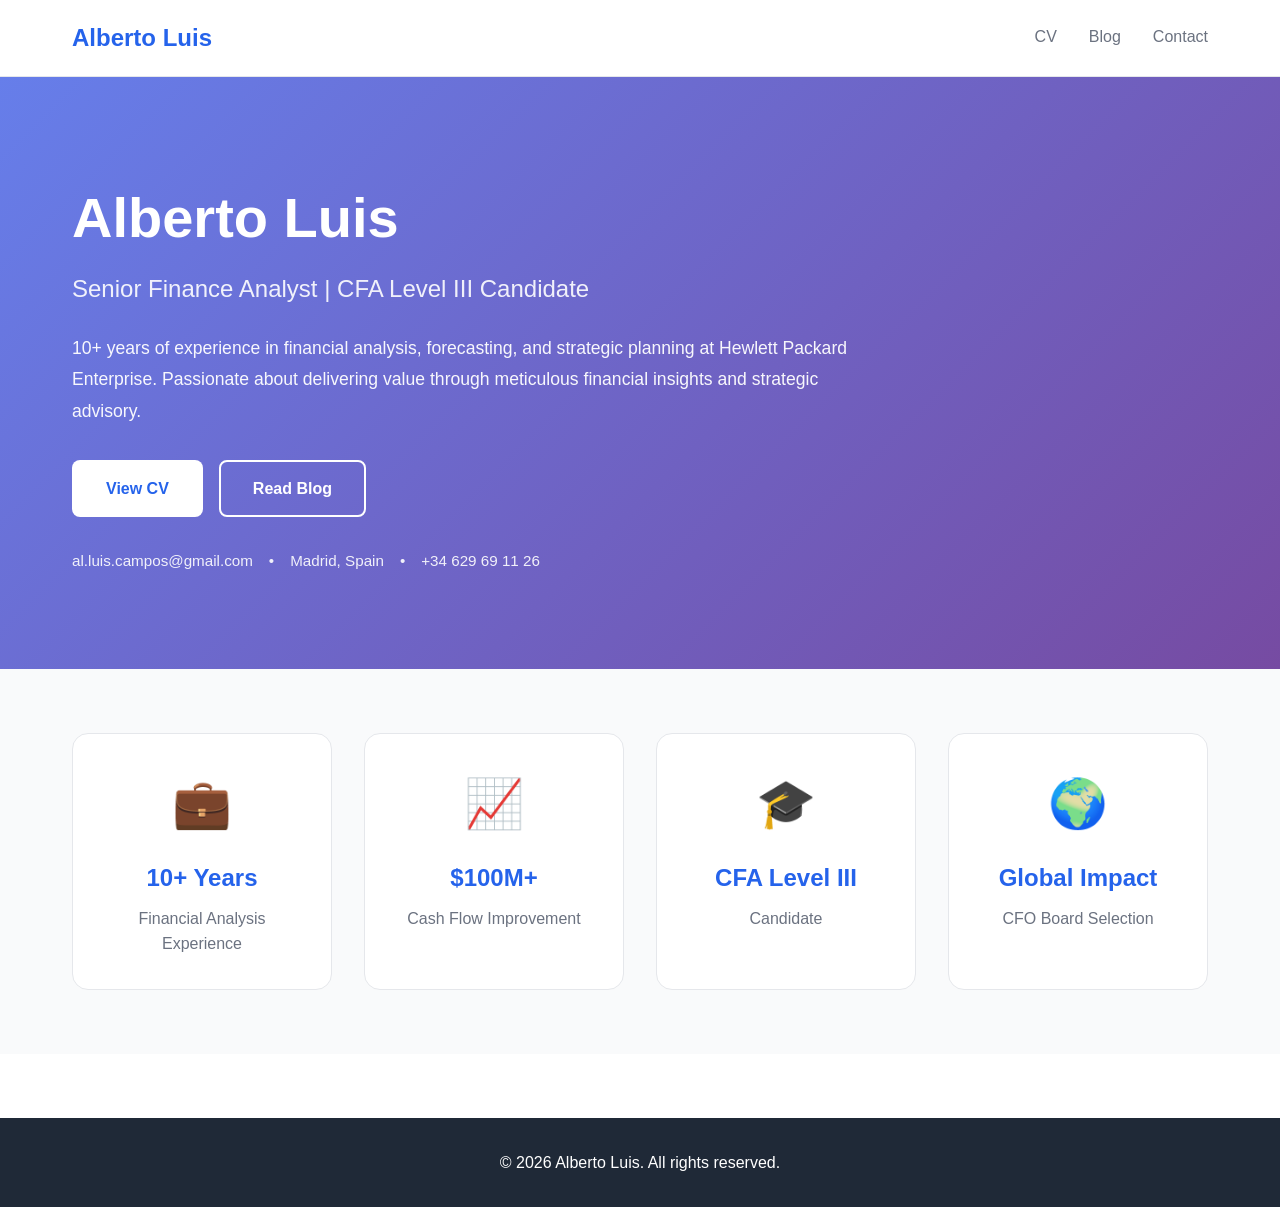
==== index.html @ 5346df1c "Initial commit - Alberto Luis personal website with interactive CV" ====
<!DOCTYPE html>
<html lang="en">
<head>
    <meta charset="UTF-8">
    <meta name="viewport" content="width=device-width, initial-scale=1.0">
    <title>Alberto Luis - Finance Analyst & CFA Candidate</title>
    <link rel="stylesheet" href="styles.css">
</head>
<body>
    <nav class="nav">
        <div class="container">
            <a href="/" class="logo">Alberto Luis</a>
            <div class="nav-links">
                <a href="/cv.html">CV</a>
                <a href="/blog.html">Blog</a>
                <a href="mailto:al.luis.campos@gmail.com">Contact</a>
            </div>
        </div>
    </nav>

    <main class="hero">
        <div class="container">
            <div class="hero-content">
                <h1>Alberto Luis</h1>
                <h2>Senior Finance Analyst | CFA Level III Candidate</h2>
                <p class="intro">
                    10+ years of experience in financial analysis, forecasting, and strategic planning at Hewlett Packard Enterprise. 
                    Passionate about delivering value through meticulous financial insights and strategic advisory.
                </p>
                <div class="cta-buttons">
                    <a href="/cv.html" class="btn btn-primary">View CV</a>
                    <a href="/blog.html" class="btn btn-secondary">Read Blog</a>
                </div>
                <div class="contact-info">
                    <a href="mailto:al.luis.campos@gmail.com">al.luis.campos@gmail.com</a>
                    <span>•</span>
                    <span>Madrid, Spain</span>
                    <span>•</span>
                    <a href="tel:+34629691126">+34 629 69 11 26</a>
                </div>
            </div>
        </div>
    </main>

    <section class="highlights">
        <div class="container">
            <div class="highlight-grid">
                <div class="highlight-card">
                    <div class="highlight-icon">💼</div>
                    <h3>10+ Years</h3>
                    <p>Financial Analysis Experience</p>
                </div>
                <div class="highlight-card">
                    <div class="highlight-icon">📈</div>
                    <h3>$100M+</h3>
                    <p>Cash Flow Improvement</p>
                </div>
                <div class="highlight-card">
                    <div class="highlight-icon">🎓</div>
                    <h3>CFA Level III</h3>
                    <p>Candidate</p>
                </div>
                <div class="highlight-card">
                    <div class="highlight-icon">🌍</div>
                    <h3>Global Impact</h3>
                    <p>CFO Board Selection</p>
                </div>
            </div>
        </div>
    </section>

    <footer class="footer">
        <div class="container">
            <p>&copy; 2026 Alberto Luis. All rights reserved.</p>
        </div>
    </footer>
</body>
</html>
---- styles.css ----
/* Reset & Base Styles */
* {
    margin: 0;
    padding: 0;
    box-sizing: border-box;
}

:root {
    --primary-color: #2563eb;
    --secondary-color: #1e40af;
    --text-dark: #1f2937;
    --text-light: #6b7280;
    --bg-light: #f9fafb;
    --bg-white: #ffffff;
    --border-color: #e5e7eb;
    --success-color: #10b981;
    --transition: all 0.3s ease;
}

body {
    font-family: -apple-system, BlinkMacSystemFont, 'Segoe UI', 'Roboto', 'Oxygen', 'Ubuntu', 'Cantarell', sans-serif;
    line-height: 1.6;
    color: var(--text-dark);
    background-color: var(--bg-white);
}

.container {
    max-width: 1200px;
    margin: 0 auto;
    padding: 0 2rem;
}

a {
    text-decoration: none;
    color: inherit;
    transition: var(--transition);
}

/* Navigation */
.nav {
    background: var(--bg-white);
    border-bottom: 1px solid var(--border-color);
    padding: 1rem 0;
    position: sticky;
    top: 0;
    z-index: 1000;
    backdrop-filter: blur(10px);
    background: rgba(255, 255, 255, 0.95);
}

.nav .container {
    display: flex;
    justify-content: space-between;
    align-items: center;
}

.logo {
    font-size: 1.5rem;
    font-weight: 700;
    color: var(--primary-color);
}

.nav-links {
    display: flex;
    gap: 2rem;
}

.nav-links a {
    color: var(--text-light);
    font-weight: 500;
    padding: 0.5rem 0;
    border-bottom: 2px solid transparent;
}

.nav-links a:hover,
.nav-links a.active {
    color: var(--primary-color);
    border-bottom-color: var(--primary-color);
}

/* Hero Section */
.hero {
    padding: 6rem 0;
    background: linear-gradient(135deg, #667eea 0%, #764ba2 100%);
    color: white;
}

.hero-content {
    max-width: 800px;
}

.hero h1 {
    font-size: 3.5rem;
    font-weight: 700;
    margin-bottom: 0.5rem;
}

.hero h2 {
    font-size: 1.5rem;
    font-weight: 400;
    opacity: 0.9;
    margin-bottom: 1.5rem;
}

.intro {
    font-size: 1.1rem;
    line-height: 1.8;
    opacity: 0.95;
    margin-bottom: 2rem;
}

.cta-buttons {
    display: flex;
    gap: 1rem;
    margin-bottom: 2rem;
}

.btn {
    display: inline-block;
    padding: 0.875rem 2rem;
    border-radius: 0.5rem;
    font-weight: 600;
    transition: var(--transition);
    cursor: pointer;
    border: 2px solid transparent;
}

.btn-primary {
    background: white;
    color: var(--primary-color);
}

.btn-primary:hover {
    transform: translateY(-2px);
    box-shadow: 0 10px 20px rgba(0, 0, 0, 0.1);
}

.btn-secondary {
    background: transparent;
    color: white;
    border-color: white;
}

.btn-secondary:hover {
    background: white;
    color: var(--primary-color);
}

.contact-info {
    display: flex;
    gap: 1rem;
    flex-wrap: wrap;
    font-size: 0.95rem;
    opacity: 0.9;
}

.contact-info a:hover {
    opacity: 0.8;
}

/* Highlights Section */
.highlights {
    padding: 4rem 0;
    background: var(--bg-light);
}

.highlight-grid {
    display: grid;
    grid-template-columns: repeat(auto-fit, minmax(250px, 1fr));
    gap: 2rem;
}

.highlight-card {
    background: white;
    padding: 2rem;
    border-radius: 1rem;
    text-align: center;
    transition: var(--transition);
    border: 1px solid var(--border-color);
}

.highlight-card:hover {
    transform: translateY(-5px);
    box-shadow: 0 10px 30px rgba(0, 0, 0, 0.1);
}

.highlight-icon {
    font-size: 3rem;
    margin-bottom: 1rem;
}

.highlight-card h3 {
    font-size: 1.5rem;
    color: var(--primary-color);
    margin-bottom: 0.5rem;
}

.highlight-card p {
    color: var(--text-light);
}

/* CV Styles */
.cv-container {
    padding: 3rem 0;
    min-height: calc(100vh - 200px);
}

.cv-header {
    text-align: center;
    padding: 3rem 0;
    border-bottom: 2px solid var(--border-color);
    margin-bottom: 3rem;
}

.cv-header h1 {
    font-size: 2.5rem;
    margin-bottom: 0.5rem;
}

.cv-title {
    font-size: 1.3rem;
    color: var(--text-light);
    margin-bottom: 1.5rem;
}

.cv-summary {
    max-width: 800px;
    margin: 0 auto 2rem;
    line-height: 1.8;
    color: var(--text-light);
}

.cv-contact {
    display: flex;
    justify-content: center;
    gap: 2rem;
    flex-wrap: wrap;
    margin-bottom: 2rem;
    color: var(--text-light);
}

.cv-contact a {
    color: var(--primary-color);
}

.cv-contact a:hover {
    text-decoration: underline;
}

.cv-actions {
    margin-top: 1.5rem;
}

.cv-section {
    margin-bottom: 4rem;
}

.cv-section h2 {
    font-size: 2rem;
    margin-bottom: 2rem;
    color: var(--text-dark);
    border-bottom: 3px solid var(--primary-color);
    display: inline-block;
    padding-bottom: 0.5rem;
}

/* Experience Items */
.experience-item {
    background: var(--bg-light);
    padding: 2rem;
    border-radius: 1rem;
    margin-bottom: 2rem;
    border-left: 4px solid var(--primary-color);
}

.exp-header {
    margin-bottom: 2rem;
}

.company-link {
    display: flex;
    align-items: center;
    gap: 1rem;
    color: var(--text-dark);
    font-size: 1.3rem;
    font-weight: 600;
}

.company-link:hover {
    color: var(--primary-color);
}

.company-logo {
    height: 40px;
    width: auto;
}

.company-name {
    font-size: 1.3rem;
    font-weight: 600;
}

.position {
    margin-bottom: 2rem;
    padding-bottom: 2rem;
    border-bottom: 1px solid var(--border-color);
}

.position:last-child {
    border-bottom: none;
    padding-bottom: 0;
    margin-bottom: 0;
}

.position h3 {
    font-size: 1.3rem;
    margin-bottom: 0.5rem;
    color: var(--text-dark);
}

.duration {
    color: var(--text-light);
    font-size: 0.95rem;
    margin-bottom: 1rem;
}

.position ul {
    list-style: none;
    padding-left: 0;
}

.position li {
    position: relative;
    padding-left: 1.5rem;
    margin-bottom: 0.75rem;
    color: var(--text-light);
}

.position li:before {
    content: "→";
    position: absolute;
    left: 0;
    color: var(--primary-color);
    font-weight: bold;
}

/* Education Items */
.education-item {
    background: var(--bg-light);
    padding: 1.5rem;
    border-radius: 1rem;
    margin-bottom: 1.5rem;
    border-left: 4px solid var(--success-color);
}

.institution-link {
    display: flex;
    align-items: center;
    gap: 1rem;
    color: var(--text-dark);
}

.institution-link:hover h3 {
    color: var(--primary-color);
}

.institution-logo {
    height: 50px;
    width: auto;
}

.education-item h3 {
    font-size: 1.2rem;
    margin-bottom: 0.25rem;
    transition: var(--transition);
}

.institution {
    color: var(--text-light);
    font-size: 1rem;
}

/* Skills Section */
.skills-grid {
    display: grid;
    grid-template-columns: repeat(auto-fit, minmax(280px, 1fr));
    gap: 2rem;
}

.skill-category {
    background: var(--bg-light);
    padding: 2rem;
    border-radius: 1rem;
    border-top: 4px solid var(--primary-color);
}

.skill-category h3 {
    font-size: 1.2rem;
    margin-bottom: 1rem;
    color: var(--primary-color);
}

.skill-list {
    list-style: none;
}

.skill-list li {
    padding: 0.5rem 0;
    color: var(--text-light);
    border-bottom: 1px solid var(--border-color);
}

.skill-list li:last-child {
    border-bottom: none;
}

/* Footer */
.footer {
    background: var(--text-dark);
    color: white;
    padding: 2rem 0;
    text-align: center;
    margin-top: 4rem;
}

/* Blog Styles */
.blog-posts {
    max-width: 800px;
    margin: 0 auto;
}

.blog-placeholder {
    text-align: center;
    padding: 4rem 2rem;
    background: var(--bg-light);
    border-radius: 1rem;
}

.blog-placeholder h2 {
    font-size: 2rem;
    margin-bottom: 1rem;
    color: var(--primary-color);
}

.blog-placeholder p {
    color: var(--text-light);
    font-size: 1.1rem;
}

/* Responsive Design */
@media (max-width: 768px) {
    .hero h1 {
        font-size: 2.5rem;
    }

    .hero h2 {
        font-size: 1.2rem;
    }

    .cta-buttons {
        flex-direction: column;
    }

    .nav-links {
        gap: 1rem;
    }

    .container {
        padding: 0 1rem;
    }

    .highlight-grid {
        grid-template-columns: 1fr;
    }

    .cv-header h1 {
        font-size: 2rem;
    }

    .skills-grid {
        grid-template-columns: 1fr;
    }

    .contact-info {
        flex-direction: column;
        gap: 0.5rem;
    }
}

@media (max-width: 480px) {
    .hero {
        padding: 3rem 0;
    }

    .hero h1 {
        font-size: 2rem;
    }
}
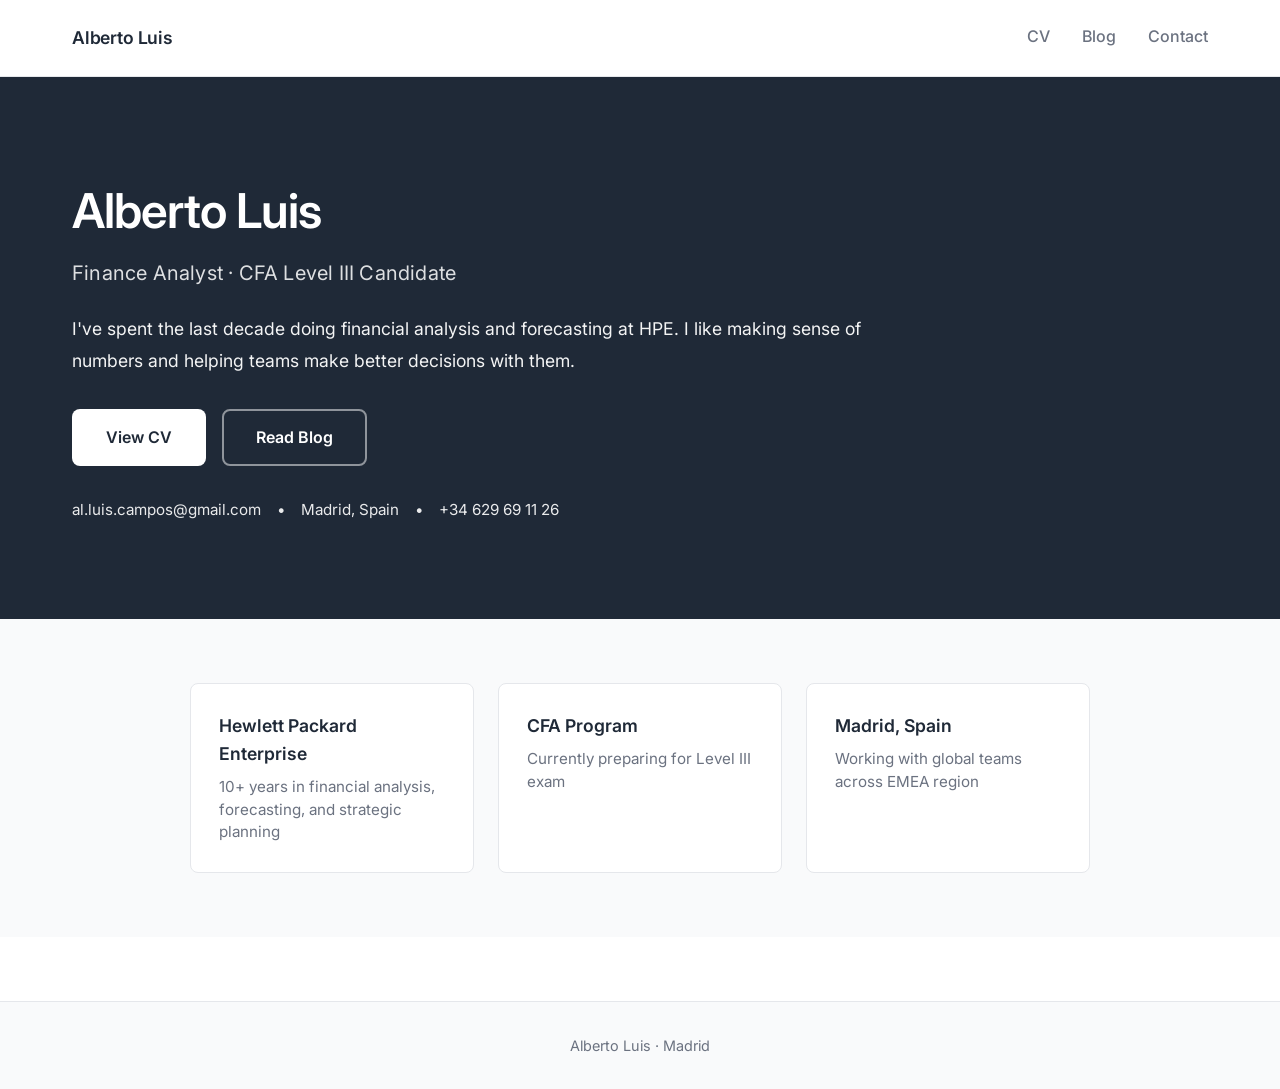
==== commit 629cd466: "Make homepage look less AI-generated: simpler colors, no emojis, more natural copy" ====
--- a/index.html
+++ b/index.html
@@ -9,10 +9,10 @@
 <body>
     <nav class="nav">
         <div class="container">
-            <a href="/" class="logo">Alberto Luis</a>
+            <a href="index.html" class="logo">Alberto Luis</a>
             <div class="nav-links">
-                <a href="/cv.html">CV</a>
-                <a href="/blog.html">Blog</a>
+                <a href="cv.html">CV</a>
+                <a href="blog.html">Blog</a>
                 <a href="mailto:al.luis.campos@gmail.com">Contact</a>
             </div>
         </div>
@@ -22,14 +22,14 @@
         <div class="container">
             <div class="hero-content">
                 <h1>Alberto Luis</h1>
-                <h2>Senior Finance Analyst | CFA Level III Candidate</h2>
+                <h2>Finance Analyst · CFA Level III Candidate</h2>
                 <p class="intro">
-                    10+ years of experience in financial analysis, forecasting, and strategic planning at Hewlett Packard Enterprise. 
-                    Passionate about delivering value through meticulous financial insights and strategic advisory.
+                    I've spent the last decade doing financial analysis and forecasting at HPE. 
+                    I like making sense of numbers and helping teams make better decisions with them.
                 </p>
                 <div class="cta-buttons">
-                    <a href="/cv.html" class="btn btn-primary">View CV</a>
-                    <a href="/blog.html" class="btn btn-secondary">Read Blog</a>
+                    <a href="cv.html" class="btn btn-primary">View CV</a>
+                    <a href="blog.html" class="btn btn-secondary">Read Blog</a>
                 </div>
                 <div class="contact-info">
                     <a href="mailto:al.luis.campos@gmail.com">al.luis.campos@gmail.com</a>
@@ -46,24 +46,16 @@
         <div class="container">
             <div class="highlight-grid">
                 <div class="highlight-card">
-                    <div class="highlight-icon">💼</div>
-                    <h3>10+ Years</h3>
-                    <p>Financial Analysis Experience</p>
+                    <h3>Hewlett Packard Enterprise</h3>
+                    <p>10+ years in financial analysis, forecasting, and strategic planning</p>
                 </div>
                 <div class="highlight-card">
-                    <div class="highlight-icon">📈</div>
-                    <h3>$100M+</h3>
-                    <p>Cash Flow Improvement</p>
+                    <h3>CFA Program</h3>
+                    <p>Currently preparing for Level III exam</p>
                 </div>
                 <div class="highlight-card">
-                    <div class="highlight-icon">🎓</div>
-                    <h3>CFA Level III</h3>
-                    <p>Candidate</p>
-                </div>
-                <div class="highlight-card">
-                    <div class="highlight-icon">🌍</div>
-                    <h3>Global Impact</h3>
-                    <p>CFO Board Selection</p>
+                    <h3>Madrid, Spain</h3>
+                    <p>Working with global teams across EMEA region</p>
                 </div>
             </div>
         </div>
@@ -71,7 +63,7 @@
 
     <footer class="footer">
         <div class="container">
-            <p>&copy; 2026 Alberto Luis. All rights reserved.</p>
+            <p>Alberto Luis · Madrid</p>
         </div>
     </footer>
 </body>
--- a/styles.css
+++ b/styles.css
@@ -1,3 +1,6 @@
+/* Google Fonts Import */
+@import url('https://fonts.googleapis.com/css2?family=Inter:wght@300;400;500;600;700&display=swap');
+
 /* Reset & Base Styles */
 * {
     margin: 0;
@@ -13,12 +16,14 @@
     --bg-light: #f9fafb;
     --bg-white: #ffffff;
     --border-color: #e5e7eb;
-    --success-color: #10b981;
+    --success-color: #2563eb;
     --transition: all 0.3s ease;
+    --font-heading: 'Inter', -apple-system, BlinkMacSystemFont, sans-serif;
+    --font-body: 'Inter', -apple-system, BlinkMacSystemFont, sans-serif;
 }
 
 body {
-    font-family: -apple-system, BlinkMacSystemFont, 'Segoe UI', 'Roboto', 'Oxygen', 'Ubuntu', 'Cantarell', sans-serif;
+    font-family: var(--font-body);
     line-height: 1.6;
     color: var(--text-dark);
     background-color: var(--bg-white);
@@ -55,9 +60,11 @@
 }
 
 .logo {
-    font-size: 1.5rem;
-    font-weight: 700;
-    color: var(--primary-color);
+    font-family: var(--font-heading);
+    font-size: 1.1rem;
+    font-weight: 600;
+    color: var(--text-dark);
+    letter-spacing: -0.01em;
 }
 
 .nav-links {
@@ -74,14 +81,14 @@
 
 .nav-links a:hover,
 .nav-links a.active {
-    color: var(--primary-color);
-    border-bottom-color: var(--primary-color);
+    color: var(--text-dark);
+    border-bottom-color: var(--text-dark);
 }
 
 /* Hero Section */
 .hero {
     padding: 6rem 0;
-    background: linear-gradient(135deg, #667eea 0%, #764ba2 100%);
+    background: #1f2937;
     color: white;
 }
 
@@ -90,16 +97,20 @@
 }
 
 .hero h1 {
-    font-size: 3.5rem;
-    font-weight: 700;
+    font-family: var(--font-heading);
+    font-size: 3rem;
+    font-weight: 600;
     margin-bottom: 0.5rem;
+    letter-spacing: -0.02em;
 }
 
 .hero h2 {
-    font-size: 1.5rem;
+    font-family: var(--font-body);
+    font-size: 1.25rem;
     font-weight: 400;
-    opacity: 0.9;
+    opacity: 0.85;
     margin-bottom: 1.5rem;
+    letter-spacing: 0.01em;
 }
 
 .intro {
@@ -127,23 +138,22 @@
 
 .btn-primary {
     background: white;
-    color: var(--primary-color);
+    color: var(--text-dark);
 }
 
 .btn-primary:hover {
-    transform: translateY(-2px);
-    box-shadow: 0 10px 20px rgba(0, 0, 0, 0.1);
+    background: var(--bg-light);
 }
 
 .btn-secondary {
     background: transparent;
     color: white;
+    border-color: rgba(255, 255, 255, 0.5);
+}
+
+.btn-secondary:hover {
     border-color: white;
-}
-
-.btn-secondary:hover {
-    background: white;
-    color: var(--primary-color);
+    background: rgba(255, 255, 255, 0.1);
 }
 
 .contact-info {
@@ -166,37 +176,38 @@
 
 .highlight-grid {
     display: grid;
-    grid-template-columns: repeat(auto-fit, minmax(250px, 1fr));
-    gap: 2rem;
+    grid-template-columns: repeat(auto-fit, minmax(280px, 1fr));
+    gap: 1.5rem;
+    max-width: 900px;
+    margin: 0 auto;
 }
 
 .highlight-card {
     background: white;
-    padding: 2rem;
-    border-radius: 1rem;
-    text-align: center;
+    padding: 1.75rem;
+    border-radius: 0.5rem;
+    text-align: left;
     transition: var(--transition);
     border: 1px solid var(--border-color);
 }
 
 .highlight-card:hover {
-    transform: translateY(-5px);
-    box-shadow: 0 10px 30px rgba(0, 0, 0, 0.1);
-}
-
-.highlight-icon {
-    font-size: 3rem;
-    margin-bottom: 1rem;
+    border-color: var(--primary-color);
+    box-shadow: 0 4px 12px rgba(0, 0, 0, 0.05);
 }
 
 .highlight-card h3 {
-    font-size: 1.5rem;
-    color: var(--primary-color);
+    font-family: var(--font-heading);
+    font-size: 1.1rem;
+    color: var(--text-dark);
     margin-bottom: 0.5rem;
+    font-weight: 600;
 }
 
 .highlight-card p {
     color: var(--text-light);
+    font-size: 0.95rem;
+    line-height: 1.5;
 }
 
 /* CV Styles */
@@ -207,12 +218,13 @@
 
 .cv-header {
     text-align: center;
-    padding: 3rem 0;
+    padding: 2rem 0 2rem 0;
     border-bottom: 2px solid var(--border-color);
     margin-bottom: 3rem;
 }
 
 .cv-header h1 {
+    font-family: var(--font-heading);
     font-size: 2.5rem;
     margin-bottom: 0.5rem;
 }
@@ -220,23 +232,25 @@
 .cv-title {
     font-size: 1.3rem;
     color: var(--text-light);
+    margin-bottom: 1rem;
+}
+
+.cv-summary {
+    max-width: 650px;
+    margin: 1rem auto 1.5rem;
+    line-height: 1.7;
+    color: var(--text-light);
+    font-size: 1rem;
+}
+
+.cv-contact {
+    display: flex;
+    justify-content: center;
+    gap: 0.5rem;
+    flex-wrap: wrap;
     margin-bottom: 1.5rem;
-}
-
-.cv-summary {
-    max-width: 800px;
-    margin: 0 auto 2rem;
-    line-height: 1.8;
-    color: var(--text-light);
-}
-
-.cv-contact {
-    display: flex;
-    justify-content: center;
-    gap: 2rem;
-    flex-wrap: wrap;
-    margin-bottom: 2rem;
-    color: var(--text-light);
+    color: var(--text-light);
+    font-size: 0.95rem;
 }
 
 .cv-contact a {
@@ -251,11 +265,22 @@
     margin-top: 1.5rem;
 }
 
+.btn-download {
+    font-size: 1.1rem;
+    padding: 1rem 2.5rem;
+    box-shadow: 0 4px 12px rgba(91, 44, 111, 0.3);
+}
+
+.btn-download:hover {
+    box-shadow: 0 6px 20px rgba(91, 44, 111, 0.4);
+}
+
 .cv-section {
     margin-bottom: 4rem;
 }
 
 .cv-section h2 {
+    font-family: var(--font-heading);
     font-size: 2rem;
     margin-bottom: 2rem;
     color: var(--text-dark);
@@ -313,6 +338,7 @@
 }
 
 .position h3 {
+    font-family: var(--font-heading);
     font-size: 1.3rem;
     margin-bottom: 0.5rem;
     color: var(--text-dark);
@@ -356,7 +382,7 @@
 .institution-link {
     display: flex;
     align-items: center;
-    gap: 1rem;
+    gap: 1.5rem;
     color: var(--text-dark);
 }
 
@@ -369,7 +395,28 @@
     width: auto;
 }
 
+.edu-icon {
+    font-size: 3rem;
+    min-width: 60px;
+    text-align: center;
+}
+
+.edu-badge {
+    margin-top: 0.5rem;
+}
+
+.badge {
+    display: inline-block;
+    background: var(--primary-color);
+    color: white;
+    padding: 0.25rem 0.75rem;
+    border-radius: 1rem;
+    font-size: 0.85rem;
+    font-weight: 500;
+}
+
 .education-item h3 {
+    font-family: var(--font-heading);
     font-size: 1.2rem;
     margin-bottom: 0.25rem;
     transition: var(--transition);
@@ -394,12 +441,21 @@
     border-top: 4px solid var(--primary-color);
 }
 
+.skill-category:nth-child(even) {
+    border-top-color: var(--secondary-color);
+}
+
 .skill-category h3 {
+    font-family: var(--font-heading);
     font-size: 1.2rem;
     margin-bottom: 1rem;
     color: var(--primary-color);
 }
 
+.skill-category:nth-child(even) h3 {
+    color: var(--secondary-color);
+}
+
 .skill-list {
     list-style: none;
 }
@@ -416,11 +472,13 @@
 
 /* Footer */
 .footer {
-    background: var(--text-dark);
-    color: white;
+    background: var(--bg-light);
+    color: var(--text-light);
     padding: 2rem 0;
     text-align: center;
     margin-top: 4rem;
+    border-top: 1px solid var(--border-color);
+    font-size: 0.9rem;
 }
 
 /* Blog Styles */
@@ -429,17 +487,42 @@
     margin: 0 auto;
 }
 
+.blog-header {
+    position: relative;
+}
+
+.blog-logo {
+    max-width: 300px;
+    height: auto;
+    margin: 0 auto 1.5rem;
+    display: block;
+}
+
+.purple-text {
+    color: var(--primary-color);
+}
+
+.gold-text {
+    color: var(--secondary-color);
+}
+
 .blog-placeholder {
     text-align: center;
     padding: 4rem 2rem;
     background: var(--bg-light);
     border-radius: 1rem;
+    border: 3px solid transparent;
+    border-image: linear-gradient(135deg, var(--primary-color), var(--secondary-color)) 1;
 }
 
 .blog-placeholder h2 {
+    font-family: var(--font-heading);
     font-size: 2rem;
     margin-bottom: 1rem;
-    color: var(--primary-color);
+    background: linear-gradient(135deg, var(--primary-color), var(--secondary-color));
+    -webkit-background-clip: text;
+    -webkit-text-fill-color: transparent;
+    background-clip: text;
 }
 
 .blog-placeholder p {
@@ -496,3 +579,278 @@
         font-size: 2rem;
     }
 }
+
+/* Subscribe Page Styles */
+.subscribe-container {
+    max-width: 600px;
+    margin: 3rem auto;
+    text-align: center;
+}
+
+.blog-logo-large {
+    max-width: 350px;
+    height: auto;
+    margin: 0 auto 2rem;
+    display: block;
+}
+
+.subscribe-tagline {
+    font-size: 1.2rem;
+    color: var(--text-light);
+    margin-bottom: 3rem;
+    line-height: 1.6;
+}
+
+.subscribe-form {
+    background: var(--bg-light);
+    padding: 3rem;
+    border-radius: 1rem;
+    border: 2px solid var(--border-color);
+    margin-bottom: 1.5rem;
+}
+
+.form-group {
+    margin-bottom: 1.5rem;
+    text-align: left;
+}
+
+.form-group label {
+    display: block;
+    margin-bottom: 0.5rem;
+    font-weight: 600;
+    color: var(--text-dark);
+}
+
+.form-group input {
+    width: 100%;
+    padding: 0.875rem;
+    border: 2px solid var(--border-color);
+    border-radius: 0.5rem;
+    font-size: 1rem;
+    transition: var(--transition);
+}
+
+.form-group input:focus {
+    outline: none;
+    border-color: var(--primary-color);
+    box-shadow: 0 0 0 3px rgba(91, 44, 111, 0.1);
+}
+
+.subscribe-form .btn {
+    width: 100%;
+    margin-top: 1rem;
+    font-size: 1.1rem;
+}
+
+.privacy-note {
+    color: var(--text-light);
+    font-size: 0.9rem;
+    font-style: italic;
+}
+
+/* Blog Post Card */
+.blog-post-card {
+    background: var(--bg-light);
+    padding: 2.5rem;
+    border-radius: 1rem;
+    margin-bottom: 2rem;
+    border-left: 4px solid var(--primary-color);
+    transition: var(--transition);
+}
+
+.blog-post-card:hover {
+    transform: translateY(-3px);
+    box-shadow: 0 10px 30px rgba(0, 0, 0, 0.1);
+}
+
+.post-date {
+    color: var(--text-light);
+    font-size: 0.9rem;
+    margin-bottom: 0.5rem;
+}
+
+.blog-post-card h2 {
+    font-family: var(--font-heading);
+    font-size: 1.8rem;
+    margin-bottom: 1rem;
+    color: var(--text-dark);
+}
+
+.blog-post-card h2 a {
+    color: var(--text-dark);
+}
+
+.blog-post-card h2 a:hover {
+    color: var(--primary-color);
+}
+
+.post-excerpt {
+    color: var(--text-light);
+    line-height: 1.8;
+    margin-bottom: 1.5rem;
+}
+
+.post-tags {
+    display: flex;
+    gap: 0.5rem;
+    margin-bottom: 1rem;
+    flex-wrap: wrap;
+}
+
+.tag {
+    background: var(--primary-color);
+    color: white;
+    padding: 0.25rem 0.75rem;
+    border-radius: 1rem;
+    font-size: 0.85rem;
+}
+
+.read-more {
+    color: var(--primary-color);
+    font-weight: 600;
+    transition: var(--transition);
+}
+
+.read-more:hover {
+    color: var(--secondary-color);
+}
+
+.welcome-message {
+    background: linear-gradient(135deg, var(--primary-color), var(--secondary-color));
+    color: white;
+    padding: 1.5rem;
+    border-radius: 1rem;
+    margin-bottom: 2rem;
+    text-align: center;
+}
+
+.welcome-message p {
+    margin: 0;
+    font-size: 1.1rem;
+}
+
+/* Blog Post Page Styles */
+.blog-post {
+    max-width: 750px;
+    margin: 0 auto;
+}
+
+.post-blog-header {
+    text-align: center;
+    margin-bottom: 2rem;
+    padding-bottom: 2rem;
+    border-bottom: 3px solid var(--border-color);
+}
+
+.blog-logo-post {
+    max-width: 250px;
+    height: auto;
+    margin: 0 auto;
+    display: block;
+}
+
+.post-header {
+    display: flex;
+    justify-content: space-between;
+    align-items: center;
+    margin-bottom: 2rem;
+    padding-bottom: 1rem;
+    border-bottom: 2px solid var(--border-color);
+}
+
+.back-link {
+    color: var(--primary-color);
+    font-weight: 600;
+    transition: var(--transition);
+}
+
+.back-link:hover {
+    color: var(--secondary-color);
+}
+
+.lang-toggle {
+    background: var(--bg-light);
+    border: 2px solid var(--border-color);
+    padding: 0.5rem 1rem;
+    border-radius: 2rem;
+    cursor: pointer;
+    font-weight: 600;
+    transition: var(--transition);
+    display: flex;
+    align-items: center;
+    gap: 0.5rem;
+}
+
+.lang-toggle:hover {
+    border-color: var(--primary-color);
+}
+
+.lang-option {
+    color: var(--text-light);
+    transition: var(--transition);
+    padding: 0.25rem 0.5rem;
+    border-radius: 0.5rem;
+}
+
+.lang-option.active {
+    color: var(--primary-color);
+    background: white;
+    font-weight: 700;
+}
+
+.lang-separator {
+    color: var(--border-color);
+}
+
+.post-title {
+    font-family: var(--font-heading);
+    font-size: 2.5rem;
+    line-height: 1.2;
+    margin-bottom: 1rem;
+    color: var(--text-dark);
+}
+
+.post-meta {
+    color: var(--text-light);
+    margin-bottom: 2rem;
+    padding-bottom: 2rem;
+    border-bottom: 1px solid var(--border-color);
+}
+
+.post-content {
+    font-family: var(--font-body);
+    font-size: 1.1rem;
+    line-height: 1.9;
+    color: var(--text-dark);
+    font-weight: 400;
+}
+
+.post-content p {
+    margin-bottom: 1.5rem;
+}
+
+.post-content em {
+    font-style: italic;
+    color: var(--primary-color);
+    font-weight: 600;
+}
+
+@media (max-width: 768px) {
+    .subscribe-form {
+        padding: 2rem;
+    }
+    
+    .post-header {
+        flex-direction: column;
+        align-items: flex-start;
+        gap: 1rem;
+    }
+    
+    .post-title {
+        font-size: 2rem;
+    }
+    
+    .post-content {
+        font-size: 1rem;
+    }
+}
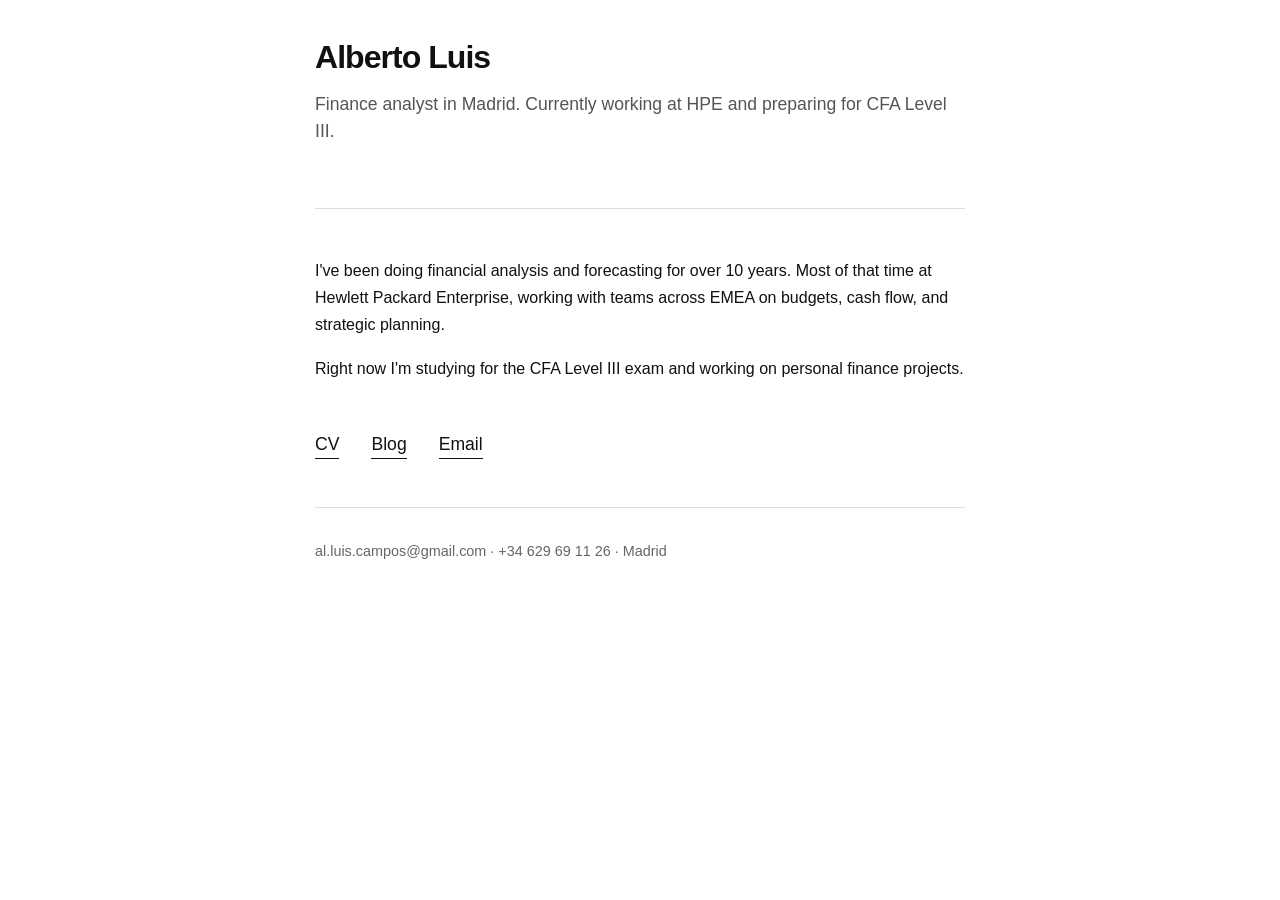
==== commit 33f46452: "Radical redesign: brutalist/minimal style, no SaaS template vibes" ====
--- a/index.html
+++ b/index.html
@@ -3,68 +3,32 @@
 <head>
     <meta charset="UTF-8">
     <meta name="viewport" content="width=device-width, initial-scale=1.0">
-    <title>Alberto Luis - Finance Analyst & CFA Candidate</title>
+    <title>Alberto Luis</title>
     <link rel="stylesheet" href="styles.css">
 </head>
 <body>
-    <nav class="nav">
-        <div class="container">
-            <a href="index.html" class="logo">Alberto Luis</a>
-            <div class="nav-links">
+    <div class="wrapper">
+        <header>
+            <h1>Alberto Luis</h1>
+            <p class="subtitle">Finance analyst in Madrid. Currently working at HPE and preparing for CFA Level III.</p>
+        </header>
+
+        <main>
+            <section class="about">
+                <p>I've been doing financial analysis and forecasting for over 10 years. Most of that time at Hewlett Packard Enterprise, working with teams across EMEA on budgets, cash flow, and strategic planning.</p>
+                <p>Right now I'm studying for the CFA Level III exam and working on personal finance projects.</p>
+            </section>
+
+            <section class="links">
                 <a href="cv.html">CV</a>
                 <a href="blog.html">Blog</a>
-                <a href="mailto:al.luis.campos@gmail.com">Contact</a>
-            </div>
-        </div>
-    </nav>
+                <a href="mailto:al.luis.campos@gmail.com">Email</a>
+            </section>
+        </main>
 
-    <main class="hero">
-        <div class="container">
-            <div class="hero-content">
-                <h1>Alberto Luis</h1>
-                <h2>Finance Analyst · CFA Level III Candidate</h2>
-                <p class="intro">
-                    I've spent the last decade doing financial analysis and forecasting at HPE. 
-                    I like making sense of numbers and helping teams make better decisions with them.
-                </p>
-                <div class="cta-buttons">
-                    <a href="cv.html" class="btn btn-primary">View CV</a>
-                    <a href="blog.html" class="btn btn-secondary">Read Blog</a>
-                </div>
-                <div class="contact-info">
-                    <a href="mailto:al.luis.campos@gmail.com">al.luis.campos@gmail.com</a>
-                    <span>•</span>
-                    <span>Madrid, Spain</span>
-                    <span>•</span>
-                    <a href="tel:+34629691126">+34 629 69 11 26</a>
-                </div>
-            </div>
-        </div>
-    </main>
-
-    <section class="highlights">
-        <div class="container">
-            <div class="highlight-grid">
-                <div class="highlight-card">
-                    <h3>Hewlett Packard Enterprise</h3>
-                    <p>10+ years in financial analysis, forecasting, and strategic planning</p>
-                </div>
-                <div class="highlight-card">
-                    <h3>CFA Program</h3>
-                    <p>Currently preparing for Level III exam</p>
-                </div>
-                <div class="highlight-card">
-                    <h3>Madrid, Spain</h3>
-                    <p>Working with global teams across EMEA region</p>
-                </div>
-            </div>
-        </div>
-    </section>
-
-    <footer class="footer">
-        <div class="container">
-            <p>Alberto Luis · Madrid</p>
-        </div>
-    </footer>
+        <footer>
+            <p>al.luis.campos@gmail.com · +34 629 69 11 26 · Madrid</p>
+        </footer>
+    </div>
 </body>
 </html>
--- a/styles.css
+++ b/styles.css
@@ -1,352 +1,198 @@
-/* Google Fonts Import */
-@import url('https://fonts.googleapis.com/css2?family=Inter:wght@300;400;500;600;700&display=swap');
-
-/* Reset & Base Styles */
+/* Reset */
 * {
     margin: 0;
     padding: 0;
     box-sizing: border-box;
 }
 
-:root {
-    --primary-color: #2563eb;
-    --secondary-color: #1e40af;
-    --text-dark: #1f2937;
-    --text-light: #6b7280;
-    --bg-light: #f9fafb;
-    --bg-white: #ffffff;
-    --border-color: #e5e7eb;
-    --success-color: #2563eb;
-    --transition: all 0.3s ease;
-    --font-heading: 'Inter', -apple-system, BlinkMacSystemFont, sans-serif;
-    --font-body: 'Inter', -apple-system, BlinkMacSystemFont, sans-serif;
-}
-
+/* Base */
 body {
-    font-family: var(--font-body);
+    font-family: -apple-system, BlinkMacSystemFont, "Segoe UI", Helvetica, Arial, sans-serif;
     line-height: 1.6;
-    color: var(--text-dark);
-    background-color: var(--bg-white);
-}
-
-.container {
-    max-width: 1200px;
+    color: #111;
+    background: #fff;
+    padding: 2rem 1rem;
+}
+
+.wrapper {
+    max-width: 650px;
     margin: 0 auto;
-    padding: 0 2rem;
+}
+
+/* Typography */
+h1 {
+    font-size: 2rem;
+    font-weight: 700;
+    margin-bottom: 0.5rem;
+    letter-spacing: -0.03em;
+}
+
+.subtitle {
+    font-size: 1.1rem;
+    color: #555;
+    margin-bottom: 2rem;
+    line-height: 1.5;
+}
+
+p {
+    margin-bottom: 1rem;
 }
 
 a {
+    color: #111;
     text-decoration: none;
-    color: inherit;
-    transition: var(--transition);
-}
-
-/* Navigation */
-.nav {
-    background: var(--bg-white);
-    border-bottom: 1px solid var(--border-color);
-    padding: 1rem 0;
-    position: sticky;
-    top: 0;
-    z-index: 1000;
-    backdrop-filter: blur(10px);
-    background: rgba(255, 255, 255, 0.95);
-}
-
-.nav .container {
-    display: flex;
-    justify-content: space-between;
-    align-items: center;
-}
-
-.logo {
-    font-family: var(--font-heading);
-    font-size: 1.1rem;
-    font-weight: 600;
-    color: var(--text-dark);
-    letter-spacing: -0.01em;
-}
-
-.nav-links {
+    border-bottom: 1px solid #111;
+}
+
+a:hover {
+    opacity: 0.6;
+}
+
+/* Sections */
+header {
+    margin-bottom: 3rem;
+    padding-bottom: 2rem;
+    border-bottom: 1px solid #ddd;
+}
+
+.about {
+    margin-bottom: 3rem;
+}
+
+.about p {
+    font-size: 1rem;
+    line-height: 1.7;
+    margin-bottom: 1rem;
+}
+
+.links {
     display: flex;
     gap: 2rem;
-}
-
-.nav-links a {
-    color: var(--text-light);
-    font-weight: 500;
-    padding: 0.5rem 0;
-    border-bottom: 2px solid transparent;
-}
-
-.nav-links a:hover,
-.nav-links a.active {
-    color: var(--text-dark);
-    border-bottom-color: var(--text-dark);
-}
-
-/* Hero Section */
-.hero {
-    padding: 6rem 0;
-    background: #1f2937;
-    color: white;
-}
-
-.hero-content {
-    max-width: 800px;
-}
-
-.hero h1 {
-    font-family: var(--font-heading);
-    font-size: 3rem;
-    font-weight: 600;
-    margin-bottom: 0.5rem;
-    letter-spacing: -0.02em;
-}
-
-.hero h2 {
-    font-family: var(--font-body);
-    font-size: 1.25rem;
-    font-weight: 400;
-    opacity: 0.85;
-    margin-bottom: 1.5rem;
-    letter-spacing: 0.01em;
-}
-
-.intro {
+    margin-bottom: 3rem;
     font-size: 1.1rem;
-    line-height: 1.8;
-    opacity: 0.95;
-    margin-bottom: 2rem;
-}
-
-.cta-buttons {
-    display: flex;
-    gap: 1rem;
-    margin-bottom: 2rem;
-}
-
-.btn {
-    display: inline-block;
-    padding: 0.875rem 2rem;
-    border-radius: 0.5rem;
-    font-weight: 600;
-    transition: var(--transition);
-    cursor: pointer;
-    border: 2px solid transparent;
-}
-
-.btn-primary {
-    background: white;
-    color: var(--text-dark);
-}
-
-.btn-primary:hover {
-    background: var(--bg-light);
-}
-
-.btn-secondary {
-    background: transparent;
-    color: white;
-    border-color: rgba(255, 255, 255, 0.5);
-}
-
-.btn-secondary:hover {
-    border-color: white;
-    background: rgba(255, 255, 255, 0.1);
-}
-
-.contact-info {
-    display: flex;
-    gap: 1rem;
-    flex-wrap: wrap;
-    font-size: 0.95rem;
-    opacity: 0.9;
-}
-
-.contact-info a:hover {
-    opacity: 0.8;
-}
-
-/* Highlights Section */
-.highlights {
-    padding: 4rem 0;
-    background: var(--bg-light);
-}
-
-.highlight-grid {
-    display: grid;
-    grid-template-columns: repeat(auto-fit, minmax(280px, 1fr));
-    gap: 1.5rem;
-    max-width: 900px;
-    margin: 0 auto;
-}
-
-.highlight-card {
-    background: white;
-    padding: 1.75rem;
-    border-radius: 0.5rem;
-    text-align: left;
-    transition: var(--transition);
-    border: 1px solid var(--border-color);
-}
-
-.highlight-card:hover {
-    border-color: var(--primary-color);
-    box-shadow: 0 4px 12px rgba(0, 0, 0, 0.05);
-}
-
-.highlight-card h3 {
-    font-family: var(--font-heading);
-    font-size: 1.1rem;
-    color: var(--text-dark);
-    margin-bottom: 0.5rem;
-    font-weight: 600;
-}
-
-.highlight-card p {
-    color: var(--text-light);
-    font-size: 0.95rem;
-    line-height: 1.5;
-}
-
-/* CV Styles */
+}
+
+footer {
+    padding-top: 2rem;
+    border-top: 1px solid #ddd;
+    color: #666;
+    font-size: 0.9rem;
+}
+
+footer a {
+    color: inherit;
+    border-bottom-color: #999;
+}
+
+/* Responsive */
+@media (max-width: 600px) {
+    body {
+        padding: 1.5rem 1rem;
+    }
+    
+    h1 {
+        font-size: 1.75rem;
+    }
+    
+    .subtitle {
+        font-size: 1rem;
+    }
+    
+    .links {
+        flex-direction: column;
+        gap: 1rem;
+    }
+}
+
+/* CV Styles - keeping essential ones only */
 .cv-container {
     padding: 3rem 0;
-    min-height: calc(100vh - 200px);
 }
 
 .cv-header {
     text-align: center;
-    padding: 2rem 0 2rem 0;
-    border-bottom: 2px solid var(--border-color);
-    margin-bottom: 3rem;
+    margin-bottom: 3rem;
+    padding-bottom: 2rem;
+    border-bottom: 1px solid #ddd;
 }
 
 .cv-header h1 {
-    font-family: var(--font-heading);
-    font-size: 2.5rem;
+    font-size: 2rem;
     margin-bottom: 0.5rem;
 }
 
 .cv-title {
-    font-size: 1.3rem;
-    color: var(--text-light);
+    font-size: 1.1rem;
+    color: #666;
     margin-bottom: 1rem;
 }
 
 .cv-summary {
     max-width: 650px;
-    margin: 1rem auto 1.5rem;
+    margin: 1rem auto;
     line-height: 1.7;
-    color: var(--text-light);
-    font-size: 1rem;
+    color: #555;
 }
 
 .cv-contact {
     display: flex;
     justify-content: center;
-    gap: 0.5rem;
+    gap: 1rem;
     flex-wrap: wrap;
-    margin-bottom: 1.5rem;
-    color: var(--text-light);
-    font-size: 0.95rem;
-}
-
-.cv-contact a {
-    color: var(--primary-color);
-}
-
-.cv-contact a:hover {
-    text-decoration: underline;
+    margin: 1.5rem 0;
+    color: #666;
+    font-size: 0.9rem;
 }
 
 .cv-actions {
     margin-top: 1.5rem;
 }
 
-.btn-download {
-    font-size: 1.1rem;
-    padding: 1rem 2.5rem;
-    box-shadow: 0 4px 12px rgba(91, 44, 111, 0.3);
-}
-
-.btn-download:hover {
-    box-shadow: 0 6px 20px rgba(91, 44, 111, 0.4);
+.btn {
+    display: inline-block;
+    padding: 0.75rem 1.5rem;
+    background: #111;
+    color: #fff;
+    border: none;
+    border-radius: 4px;
+    cursor: pointer;
+}
+
+.btn:hover {
+    background: #333;
+    opacity: 1;
 }
 
 .cv-section {
-    margin-bottom: 4rem;
+    margin-bottom: 3rem;
 }
 
 .cv-section h2 {
-    font-family: var(--font-heading);
-    font-size: 2rem;
-    margin-bottom: 2rem;
-    color: var(--text-dark);
-    border-bottom: 3px solid var(--primary-color);
-    display: inline-block;
+    font-size: 1.5rem;
+    margin-bottom: 1.5rem;
     padding-bottom: 0.5rem;
-}
-
-/* Experience Items */
-.experience-item {
-    background: var(--bg-light);
-    padding: 2rem;
-    border-radius: 1rem;
-    margin-bottom: 2rem;
-    border-left: 4px solid var(--primary-color);
-}
-
-.exp-header {
-    margin-bottom: 2rem;
-}
-
-.company-link {
-    display: flex;
-    align-items: center;
-    gap: 1rem;
-    color: var(--text-dark);
-    font-size: 1.3rem;
-    font-weight: 600;
-}
-
-.company-link:hover {
-    color: var(--primary-color);
-}
-
-.company-logo {
-    height: 40px;
-    width: auto;
-}
-
-.company-name {
-    font-size: 1.3rem;
-    font-weight: 600;
-}
-
-.position {
-    margin-bottom: 2rem;
-    padding-bottom: 2rem;
-    border-bottom: 1px solid var(--border-color);
-}
-
-.position:last-child {
-    border-bottom: none;
-    padding-bottom: 0;
-    margin-bottom: 0;
-}
-
-.position h3 {
-    font-family: var(--font-heading);
-    font-size: 1.3rem;
-    margin-bottom: 0.5rem;
-    color: var(--text-dark);
-}
-
-.duration {
-    color: var(--text-light);
-    font-size: 0.95rem;
+    border-bottom: 2px solid #111;
+}
+
+.experience-item,
+.education-item {
+    background: #f9f9f9;
+    padding: 1.5rem;
+    margin-bottom: 1.5rem;
+    border-left: 3px solid #111;
+}
+
+.company-name,
+.experience-item h3,
+.education-item h3 {
+    font-size: 1.2rem;
+    margin-bottom: 0.5rem;
+}
+
+.duration,
+.institution {
+    color: #666;
+    font-size: 0.9rem;
     margin-bottom: 1rem;
 }
 
@@ -356,104 +202,32 @@
 }
 
 .position li {
+    padding-left: 1.5rem;
+    margin-bottom: 0.5rem;
     position: relative;
-    padding-left: 1.5rem;
-    margin-bottom: 0.75rem;
-    color: var(--text-light);
 }
 
 .position li:before {
-    content: "→";
+    content: "•";
     position: absolute;
     left: 0;
-    color: var(--primary-color);
-    font-weight: bold;
-}
-
-/* Education Items */
-.education-item {
-    background: var(--bg-light);
-    padding: 1.5rem;
-    border-radius: 1rem;
-    margin-bottom: 1.5rem;
-    border-left: 4px solid var(--success-color);
-}
-
-.institution-link {
-    display: flex;
-    align-items: center;
-    gap: 1.5rem;
-    color: var(--text-dark);
-}
-
-.institution-link:hover h3 {
-    color: var(--primary-color);
-}
-
-.institution-logo {
-    height: 50px;
-    width: auto;
-}
-
-.edu-icon {
-    font-size: 3rem;
-    min-width: 60px;
-    text-align: center;
-}
-
-.edu-badge {
-    margin-top: 0.5rem;
-}
-
-.badge {
-    display: inline-block;
-    background: var(--primary-color);
-    color: white;
-    padding: 0.25rem 0.75rem;
-    border-radius: 1rem;
-    font-size: 0.85rem;
-    font-weight: 500;
-}
-
-.education-item h3 {
-    font-family: var(--font-heading);
-    font-size: 1.2rem;
-    margin-bottom: 0.25rem;
-    transition: var(--transition);
-}
-
-.institution {
-    color: var(--text-light);
-    font-size: 1rem;
-}
-
-/* Skills Section */
+}
+
 .skills-grid {
     display: grid;
-    grid-template-columns: repeat(auto-fit, minmax(280px, 1fr));
-    gap: 2rem;
+    grid-template-columns: repeat(auto-fit, minmax(250px, 1fr));
+    gap: 1.5rem;
 }
 
 .skill-category {
-    background: var(--bg-light);
-    padding: 2rem;
-    border-radius: 1rem;
-    border-top: 4px solid var(--primary-color);
-}
-
-.skill-category:nth-child(even) {
-    border-top-color: var(--secondary-color);
+    background: #f9f9f9;
+    padding: 1.5rem;
+    border-left: 3px solid #111;
 }
 
 .skill-category h3 {
-    font-family: var(--font-heading);
-    font-size: 1.2rem;
-    margin-bottom: 1rem;
-    color: var(--primary-color);
-}
-
-.skill-category:nth-child(even) h3 {
-    color: var(--secondary-color);
+    font-size: 1.1rem;
+    margin-bottom: 1rem;
 }
 
 .skill-list {
@@ -462,291 +236,50 @@
 
 .skill-list li {
     padding: 0.5rem 0;
-    color: var(--text-light);
-    border-bottom: 1px solid var(--border-color);
+    border-bottom: 1px solid #ddd;
 }
 
 .skill-list li:last-child {
     border-bottom: none;
 }
 
-/* Footer */
-.footer {
-    background: var(--bg-light);
-    color: var(--text-light);
-    padding: 2rem 0;
-    text-align: center;
-    margin-top: 4rem;
-    border-top: 1px solid var(--border-color);
-    font-size: 0.9rem;
-}
-
 /* Blog Styles */
 .blog-posts {
-    max-width: 800px;
+    max-width: 650px;
     margin: 0 auto;
 }
 
 .blog-header {
-    position: relative;
-}
-
-.blog-logo {
-    max-width: 300px;
-    height: auto;
-    margin: 0 auto 1.5rem;
-    display: block;
-}
-
-.purple-text {
-    color: var(--primary-color);
-}
-
-.gold-text {
-    color: var(--secondary-color);
-}
-
-.blog-placeholder {
+    margin-bottom: 3rem;
     text-align: center;
-    padding: 4rem 2rem;
-    background: var(--bg-light);
-    border-radius: 1rem;
-    border: 3px solid transparent;
-    border-image: linear-gradient(135deg, var(--primary-color), var(--secondary-color)) 1;
-}
-
-.blog-placeholder h2 {
-    font-family: var(--font-heading);
-    font-size: 2rem;
-    margin-bottom: 1rem;
-    background: linear-gradient(135deg, var(--primary-color), var(--secondary-color));
-    -webkit-background-clip: text;
-    -webkit-text-fill-color: transparent;
-    background-clip: text;
-}
-
-.blog-placeholder p {
-    color: var(--text-light);
-    font-size: 1.1rem;
-}
-
-/* Responsive Design */
-@media (max-width: 768px) {
-    .hero h1 {
-        font-size: 2.5rem;
-    }
-
-    .hero h2 {
-        font-size: 1.2rem;
-    }
-
-    .cta-buttons {
-        flex-direction: column;
-    }
-
-    .nav-links {
-        gap: 1rem;
-    }
-
-    .container {
-        padding: 0 1rem;
-    }
-
-    .highlight-grid {
-        grid-template-columns: 1fr;
-    }
-
-    .cv-header h1 {
-        font-size: 2rem;
-    }
-
-    .skills-grid {
-        grid-template-columns: 1fr;
-    }
-
-    .contact-info {
-        flex-direction: column;
-        gap: 0.5rem;
-    }
-}
-
-@media (max-width: 480px) {
-    .hero {
-        padding: 3rem 0;
-    }
-
-    .hero h1 {
-        font-size: 2rem;
-    }
-}
-
-/* Subscribe Page Styles */
-.subscribe-container {
-    max-width: 600px;
-    margin: 3rem auto;
-    text-align: center;
-}
-
-.blog-logo-large {
-    max-width: 350px;
-    height: auto;
-    margin: 0 auto 2rem;
-    display: block;
-}
-
-.subscribe-tagline {
-    font-size: 1.2rem;
-    color: var(--text-light);
-    margin-bottom: 3rem;
-    line-height: 1.6;
-}
-
-.subscribe-form {
-    background: var(--bg-light);
-    padding: 3rem;
-    border-radius: 1rem;
-    border: 2px solid var(--border-color);
-    margin-bottom: 1.5rem;
-}
-
-.form-group {
-    margin-bottom: 1.5rem;
-    text-align: left;
-}
-
-.form-group label {
-    display: block;
-    margin-bottom: 0.5rem;
+}
+
+.blog-post-card {
+    background: #f9f9f9;
+    padding: 2rem;
+    margin-bottom: 2rem;
+    border-left: 3px solid #111;
+}
+
+.post-date {
+    color: #666;
+    font-size: 0.9rem;
+    margin-bottom: 0.5rem;
+}
+
+.blog-post-card h2 {
+    font-size: 1.5rem;
+    margin-bottom: 1rem;
+}
+
+.post-excerpt {
+    color: #555;
+    line-height: 1.7;
+    margin-bottom: 1rem;
+}
+
+.read-more {
     font-weight: 600;
-    color: var(--text-dark);
-}
-
-.form-group input {
-    width: 100%;
-    padding: 0.875rem;
-    border: 2px solid var(--border-color);
-    border-radius: 0.5rem;
-    font-size: 1rem;
-    transition: var(--transition);
-}
-
-.form-group input:focus {
-    outline: none;
-    border-color: var(--primary-color);
-    box-shadow: 0 0 0 3px rgba(91, 44, 111, 0.1);
-}
-
-.subscribe-form .btn {
-    width: 100%;
-    margin-top: 1rem;
-    font-size: 1.1rem;
-}
-
-.privacy-note {
-    color: var(--text-light);
-    font-size: 0.9rem;
-    font-style: italic;
-}
-
-/* Blog Post Card */
-.blog-post-card {
-    background: var(--bg-light);
-    padding: 2.5rem;
-    border-radius: 1rem;
-    margin-bottom: 2rem;
-    border-left: 4px solid var(--primary-color);
-    transition: var(--transition);
-}
-
-.blog-post-card:hover {
-    transform: translateY(-3px);
-    box-shadow: 0 10px 30px rgba(0, 0, 0, 0.1);
-}
-
-.post-date {
-    color: var(--text-light);
-    font-size: 0.9rem;
-    margin-bottom: 0.5rem;
-}
-
-.blog-post-card h2 {
-    font-family: var(--font-heading);
-    font-size: 1.8rem;
-    margin-bottom: 1rem;
-    color: var(--text-dark);
-}
-
-.blog-post-card h2 a {
-    color: var(--text-dark);
-}
-
-.blog-post-card h2 a:hover {
-    color: var(--primary-color);
-}
-
-.post-excerpt {
-    color: var(--text-light);
-    line-height: 1.8;
-    margin-bottom: 1.5rem;
-}
-
-.post-tags {
-    display: flex;
-    gap: 0.5rem;
-    margin-bottom: 1rem;
-    flex-wrap: wrap;
-}
-
-.tag {
-    background: var(--primary-color);
-    color: white;
-    padding: 0.25rem 0.75rem;
-    border-radius: 1rem;
-    font-size: 0.85rem;
-}
-
-.read-more {
-    color: var(--primary-color);
-    font-weight: 600;
-    transition: var(--transition);
-}
-
-.read-more:hover {
-    color: var(--secondary-color);
-}
-
-.welcome-message {
-    background: linear-gradient(135deg, var(--primary-color), var(--secondary-color));
-    color: white;
-    padding: 1.5rem;
-    border-radius: 1rem;
-    margin-bottom: 2rem;
-    text-align: center;
-}
-
-.welcome-message p {
-    margin: 0;
-    font-size: 1.1rem;
-}
-
-/* Blog Post Page Styles */
-.blog-post {
-    max-width: 750px;
-    margin: 0 auto;
-}
-
-.post-blog-header {
-    text-align: center;
-    margin-bottom: 2rem;
-    padding-bottom: 2rem;
-    border-bottom: 3px solid var(--border-color);
-}
-
-.blog-logo-post {
-    max-width: 250px;
-    height: auto;
-    margin: 0 auto;
-    display: block;
 }
 
 .post-header {
@@ -754,103 +287,24 @@
     justify-content: space-between;
     align-items: center;
     margin-bottom: 2rem;
-    padding-bottom: 1rem;
-    border-bottom: 2px solid var(--border-color);
-}
-
-.back-link {
-    color: var(--primary-color);
-    font-weight: 600;
-    transition: var(--transition);
-}
-
-.back-link:hover {
-    color: var(--secondary-color);
-}
-
-.lang-toggle {
-    background: var(--bg-light);
-    border: 2px solid var(--border-color);
-    padding: 0.5rem 1rem;
-    border-radius: 2rem;
-    cursor: pointer;
-    font-weight: 600;
-    transition: var(--transition);
-    display: flex;
-    align-items: center;
-    gap: 0.5rem;
-}
-
-.lang-toggle:hover {
-    border-color: var(--primary-color);
-}
-
-.lang-option {
-    color: var(--text-light);
-    transition: var(--transition);
-    padding: 0.25rem 0.5rem;
-    border-radius: 0.5rem;
-}
-
-.lang-option.active {
-    color: var(--primary-color);
-    background: white;
-    font-weight: 700;
-}
-
-.lang-separator {
-    color: var(--border-color);
 }
 
 .post-title {
-    font-family: var(--font-heading);
-    font-size: 2.5rem;
-    line-height: 1.2;
-    margin-bottom: 1rem;
-    color: var(--text-dark);
+    font-size: 2rem;
+    line-height: 1.3;
+    margin-bottom: 1rem;
 }
 
 .post-meta {
-    color: var(--text-light);
+    color: #666;
     margin-bottom: 2rem;
-    padding-bottom: 2rem;
-    border-bottom: 1px solid var(--border-color);
 }
 
 .post-content {
-    font-family: var(--font-body);
-    font-size: 1.1rem;
-    line-height: 1.9;
-    color: var(--text-dark);
-    font-weight: 400;
+    font-size: 1.05rem;
+    line-height: 1.8;
 }
 
 .post-content p {
     margin-bottom: 1.5rem;
 }
-
-.post-content em {
-    font-style: italic;
-    color: var(--primary-color);
-    font-weight: 600;
-}
-
-@media (max-width: 768px) {
-    .subscribe-form {
-        padding: 2rem;
-    }
-    
-    .post-header {
-        flex-direction: column;
-        align-items: flex-start;
-        gap: 1rem;
-    }
-    
-    .post-title {
-        font-size: 2rem;
-    }
-    
-    .post-content {
-        font-size: 1rem;
-    }
-}
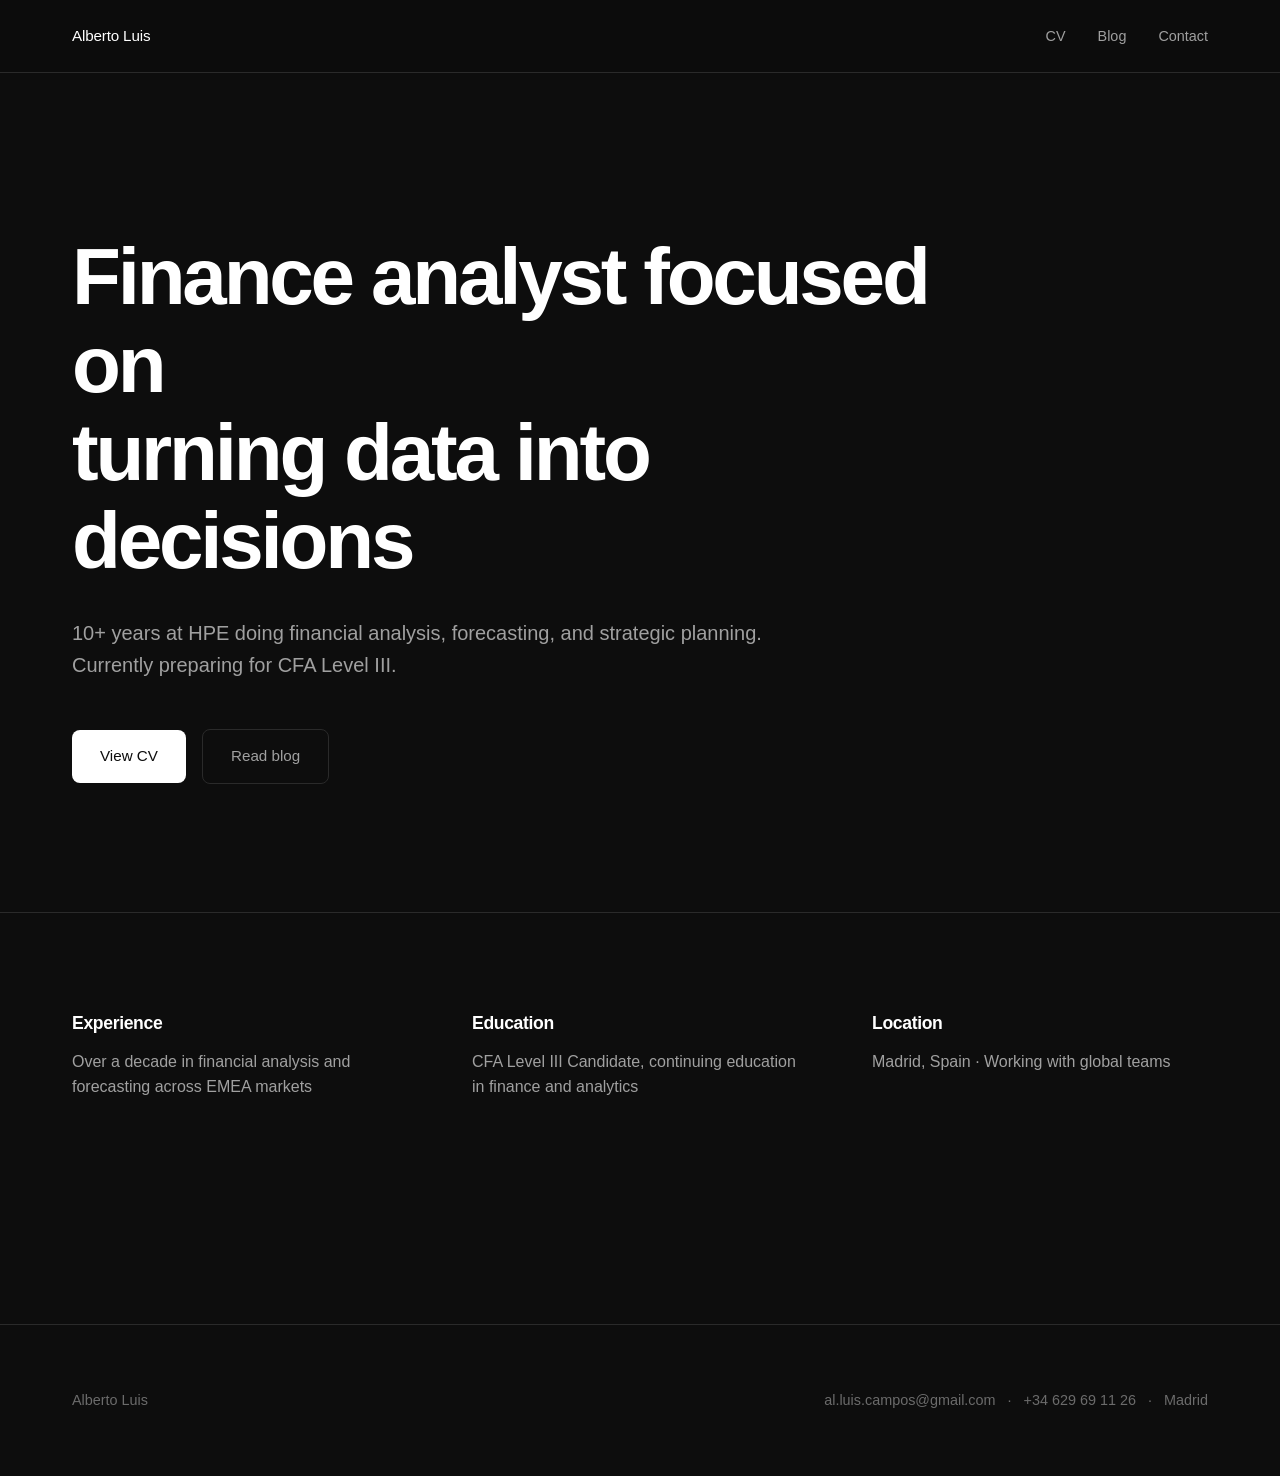
==== commit 467e8176: "Redesign in Linear style: dark theme, huge typography, spacious layout" ====
--- a/index.html
+++ b/index.html
@@ -7,28 +7,68 @@
     <link rel="stylesheet" href="styles.css">
 </head>
 <body>
-    <div class="wrapper">
-        <header>
-            <h1>Alberto Luis</h1>
-            <p class="subtitle">Finance analyst in Madrid. Currently working at HPE and preparing for CFA Level III.</p>
-        </header>
-
-        <main>
-            <section class="about">
-                <p>I've been doing financial analysis and forecasting for over 10 years. Most of that time at Hewlett Packard Enterprise, working with teams across EMEA on budgets, cash flow, and strategic planning.</p>
-                <p>Right now I'm studying for the CFA Level III exam and working on personal finance projects.</p>
-            </section>
-
-            <section class="links">
+    <nav class="nav">
+        <div class="container">
+            <a href="index.html" class="nav-logo">Alberto Luis</a>
+            <div class="nav-links">
                 <a href="cv.html">CV</a>
                 <a href="blog.html">Blog</a>
-                <a href="mailto:al.luis.campos@gmail.com">Email</a>
-            </section>
-        </main>
+                <a href="mailto:al.luis.campos@gmail.com">Contact</a>
+            </div>
+        </div>
+    </nav>
 
-        <footer>
-            <p>al.luis.campos@gmail.com · +34 629 69 11 26 · Madrid</p>
-        </footer>
-    </div>
+    <main>
+        <section class="hero">
+            <div class="container">
+                <h1 class="hero-title">
+                    Finance analyst focused on<br>
+                    turning data into decisions
+                </h1>
+                <p class="hero-subtitle">
+                    10+ years at HPE doing financial analysis, forecasting, and strategic planning.<br>
+                    Currently preparing for CFA Level III.
+                </p>
+                <div class="hero-cta">
+                    <a href="cv.html" class="btn-primary">View CV</a>
+                    <a href="blog.html" class="btn-secondary">Read blog</a>
+                </div>
+            </div>
+        </section>
+
+        <section class="info-section">
+            <div class="container">
+                <div class="info-grid">
+                    <div class="info-item">
+                        <h3>Experience</h3>
+                        <p>Over a decade in financial analysis and forecasting across EMEA markets</p>
+                    </div>
+                    <div class="info-item">
+                        <h3>Education</h3>
+                        <p>CFA Level III Candidate, continuing education in finance and analytics</p>
+                    </div>
+                    <div class="info-item">
+                        <h3>Location</h3>
+                        <p>Madrid, Spain · Working with global teams</p>
+                    </div>
+                </div>
+            </div>
+        </section>
+    </main>
+
+    <footer class="footer">
+        <div class="container">
+            <div class="footer-content">
+                <p>Alberto Luis</p>
+                <div class="footer-links">
+                    <a href="mailto:al.luis.campos@gmail.com">al.luis.campos@gmail.com</a>
+                    <span>·</span>
+                    <a href="tel:+34629691126">+34 629 69 11 26</a>
+                    <span>·</span>
+                    <span>Madrid</span>
+                </div>
+            </div>
+        </div>
+    </footer>
 </body>
 </html>
--- a/styles.css
+++ b/styles.css
@@ -1,137 +1,271 @@
-/* Reset */
+/* Reset & Base */
 * {
     margin: 0;
     padding: 0;
     box-sizing: border-box;
 }
 
-/* Base */
+:root {
+    --bg-primary: #0d0d0d;
+    --bg-secondary: #1a1a1a;
+    --text-primary: #ffffff;
+    --text-secondary: #a0a0a0;
+    --text-tertiary: #6b6b6b;
+    --border-color: #2a2a2a;
+    --accent: #ffffff;
+}
+
 body {
-    font-family: -apple-system, BlinkMacSystemFont, "Segoe UI", Helvetica, Arial, sans-serif;
+    font-family: -apple-system, BlinkMacSystemFont, "Segoe UI", "Inter", Helvetica, Arial, sans-serif;
+    background: var(--bg-primary);
+    color: var(--text-primary);
     line-height: 1.6;
-    color: #111;
-    background: #fff;
-    padding: 2rem 1rem;
-}
-
-.wrapper {
-    max-width: 650px;
+    -webkit-font-smoothing: antialiased;
+    -moz-osx-font-smoothing: grayscale;
+}
+
+.container {
+    max-width: 1200px;
     margin: 0 auto;
-}
-
-/* Typography */
-h1 {
-    font-size: 2rem;
+    padding: 0 2rem;
+}
+
+a {
+    text-decoration: none;
+    color: inherit;
+    transition: opacity 0.2s ease;
+}
+
+a:hover {
+    opacity: 0.7;
+}
+
+/* Navigation */
+.nav {
+    padding: 1.5rem 0;
+    border-bottom: 1px solid var(--border-color);
+    position: sticky;
+    top: 0;
+    background: rgba(13, 13, 13, 0.8);
+    backdrop-filter: blur(20px);
+    z-index: 100;
+}
+
+.nav .container {
+    display: flex;
+    justify-content: space-between;
+    align-items: center;
+}
+
+.nav-logo {
+    font-size: 0.95rem;
+    font-weight: 500;
+    letter-spacing: -0.01em;
+}
+
+.nav-links {
+    display: flex;
+    gap: 2rem;
+    font-size: 0.9rem;
+    color: var(--text-secondary);
+}
+
+.nav-links a:hover {
+    color: var(--text-primary);
+}
+
+/* Hero Section */
+.hero {
+    padding: 10rem 0 8rem 0;
+}
+
+.hero-title {
+    font-size: 5rem;
     font-weight: 700;
-    margin-bottom: 0.5rem;
-    letter-spacing: -0.03em;
-}
-
-.subtitle {
+    line-height: 1.1;
+    letter-spacing: -0.04em;
+    margin-bottom: 2rem;
+    max-width: 900px;
+}
+
+.hero-subtitle {
+    font-size: 1.25rem;
+    line-height: 1.6;
+    color: var(--text-secondary);
+    margin-bottom: 3rem;
+    max-width: 700px;
+}
+
+.hero-cta {
+    display: flex;
+    gap: 1rem;
+    align-items: center;
+}
+
+.btn-primary,
+.btn-secondary {
+    padding: 0.875rem 1.75rem;
+    font-size: 0.95rem;
+    font-weight: 500;
+    border-radius: 8px;
+    transition: all 0.2s ease;
+    display: inline-block;
+}
+
+.btn-primary {
+    background: var(--text-primary);
+    color: var(--bg-primary);
+}
+
+.btn-primary:hover {
+    opacity: 0.9;
+    transform: translateY(-1px);
+}
+
+.btn-secondary {
+    background: transparent;
+    border: 1px solid var(--border-color);
+    color: var(--text-secondary);
+}
+
+.btn-secondary:hover {
+    border-color: var(--text-tertiary);
+    color: var(--text-primary);
+    opacity: 1;
+}
+
+/* Info Section */
+.info-section {
+    padding: 6rem 0;
+    border-top: 1px solid var(--border-color);
+}
+
+.info-grid {
+    display: grid;
+    grid-template-columns: repeat(auto-fit, minmax(300px, 1fr));
+    gap: 4rem;
+}
+
+.info-item h3 {
     font-size: 1.1rem;
-    color: #555;
-    margin-bottom: 2rem;
-    line-height: 1.5;
-}
-
-p {
-    margin-bottom: 1rem;
-}
-
-a {
-    color: #111;
-    text-decoration: none;
-    border-bottom: 1px solid #111;
-}
-
-a:hover {
-    opacity: 0.6;
-}
-
-/* Sections */
-header {
-    margin-bottom: 3rem;
-    padding-bottom: 2rem;
-    border-bottom: 1px solid #ddd;
-}
-
-.about {
-    margin-bottom: 3rem;
-}
-
-.about p {
+    font-weight: 600;
+    margin-bottom: 0.75rem;
+    letter-spacing: -0.02em;
+}
+
+.info-item p {
+    color: var(--text-secondary);
     font-size: 1rem;
-    line-height: 1.7;
-    margin-bottom: 1rem;
-}
-
-.links {
-    display: flex;
-    gap: 2rem;
-    margin-bottom: 3rem;
-    font-size: 1.1rem;
-}
-
-footer {
-    padding-top: 2rem;
-    border-top: 1px solid #ddd;
-    color: #666;
+    line-height: 1.6;
+}
+
+/* Footer */
+.footer {
+    padding: 4rem 0;
+    border-top: 1px solid var(--border-color);
+    margin-top: 8rem;
+}
+
+.footer-content {
+    display: flex;
+    justify-content: space-between;
+    align-items: center;
+    color: var(--text-tertiary);
     font-size: 0.9rem;
 }
 
-footer a {
-    color: inherit;
-    border-bottom-color: #999;
+.footer-links {
+    display: flex;
+    gap: 0.75rem;
+    align-items: center;
+}
+
+.footer-links a:hover {
+    color: var(--text-secondary);
 }
 
 /* Responsive */
-@media (max-width: 600px) {
-    body {
-        padding: 1.5rem 1rem;
-    }
-    
-    h1 {
-        font-size: 1.75rem;
-    }
-    
-    .subtitle {
-        font-size: 1rem;
-    }
-    
-    .links {
+@media (max-width: 968px) {
+    .hero-title {
+        font-size: 3.5rem;
+    }
+    
+    .hero {
+        padding: 6rem 0 4rem 0;
+    }
+}
+
+@media (max-width: 768px) {
+    .container {
+        padding: 0 1.5rem;
+    }
+    
+    .hero-title {
+        font-size: 2.5rem;
+    }
+    
+    .hero-subtitle {
+        font-size: 1.1rem;
+    }
+    
+    .hero-cta {
+        flex-direction: column;
+        align-items: flex-start;
+    }
+    
+    .btn-primary,
+    .btn-secondary {
+        width: 100%;
+        text-align: center;
+    }
+    
+    .info-grid {
+        grid-template-columns: 1fr;
+        gap: 3rem;
+    }
+    
+    .footer-content {
         flex-direction: column;
         gap: 1rem;
-    }
-}
-
-/* CV Styles - keeping essential ones only */
+        text-align: center;
+    }
+    
+    .nav-links {
+        gap: 1.5rem;
+    }
+}
+
+/* CV Page Styles */
 .cv-container {
-    padding: 3rem 0;
+    padding: 4rem 0;
+    min-height: 100vh;
 }
 
 .cv-header {
     text-align: center;
-    margin-bottom: 3rem;
-    padding-bottom: 2rem;
-    border-bottom: 1px solid #ddd;
+    padding: 3rem 0;
+    border-bottom: 1px solid var(--border-color);
+    margin-bottom: 4rem;
 }
 
 .cv-header h1 {
-    font-size: 2rem;
-    margin-bottom: 0.5rem;
+    font-size: 3rem;
+    font-weight: 700;
+    letter-spacing: -0.03em;
+    margin-bottom: 1rem;
 }
 
 .cv-title {
-    font-size: 1.1rem;
-    color: #666;
-    margin-bottom: 1rem;
+    font-size: 1.2rem;
+    color: var(--text-secondary);
+    margin-bottom: 1.5rem;
 }
 
 .cv-summary {
     max-width: 650px;
-    margin: 1rem auto;
+    margin: 1rem auto 2rem;
     line-height: 1.7;
-    color: #555;
+    color: var(--text-secondary);
 }
 
 .cv-contact {
@@ -139,61 +273,80 @@
     justify-content: center;
     gap: 1rem;
     flex-wrap: wrap;
-    margin: 1.5rem 0;
-    color: #666;
+    color: var(--text-tertiary);
     font-size: 0.9rem;
 }
 
+.cv-contact a {
+    color: var(--text-secondary);
+}
+
 .cv-actions {
-    margin-top: 1.5rem;
-}
-
-.btn {
+    margin-top: 2rem;
+}
+
+.btn-download {
+    background: var(--text-primary);
+    color: var(--bg-primary);
+    padding: 1rem 2rem;
+    font-size: 1rem;
+    font-weight: 500;
+    border-radius: 8px;
     display: inline-block;
-    padding: 0.75rem 1.5rem;
-    background: #111;
-    color: #fff;
-    border: none;
-    border-radius: 4px;
-    cursor: pointer;
-}
-
-.btn:hover {
-    background: #333;
-    opacity: 1;
 }
 
 .cv-section {
-    margin-bottom: 3rem;
+    margin-bottom: 5rem;
 }
 
 .cv-section h2 {
-    font-size: 1.5rem;
-    margin-bottom: 1.5rem;
-    padding-bottom: 0.5rem;
-    border-bottom: 2px solid #111;
+    font-size: 2rem;
+    font-weight: 600;
+    margin-bottom: 2.5rem;
+    letter-spacing: -0.02em;
+    border-bottom: 1px solid var(--border-color);
+    padding-bottom: 1rem;
 }
 
 .experience-item,
 .education-item {
-    background: #f9f9f9;
-    padding: 1.5rem;
-    margin-bottom: 1.5rem;
-    border-left: 3px solid #111;
+    background: var(--bg-secondary);
+    padding: 2rem;
+    margin-bottom: 2rem;
+    border-radius: 8px;
+    border: 1px solid var(--border-color);
 }
 
 .company-name,
 .experience-item h3,
 .education-item h3 {
-    font-size: 1.2rem;
+    font-size: 1.3rem;
+    font-weight: 600;
     margin-bottom: 0.5rem;
+    letter-spacing: -0.01em;
 }
 
 .duration,
 .institution {
-    color: #666;
+    color: var(--text-tertiary);
     font-size: 0.9rem;
     margin-bottom: 1rem;
+}
+
+.position {
+    margin-bottom: 2rem;
+    padding-bottom: 2rem;
+    border-bottom: 1px solid var(--border-color);
+}
+
+.position:last-child {
+    border-bottom: none;
+    padding-bottom: 0;
+    margin-bottom: 0;
+}
+
+.position h3 {
+    margin-bottom: 0.5rem;
 }
 
 .position ul {
@@ -203,30 +356,34 @@
 
 .position li {
     padding-left: 1.5rem;
-    margin-bottom: 0.5rem;
+    margin-bottom: 0.75rem;
     position: relative;
+    color: var(--text-secondary);
 }
 
 .position li:before {
-    content: "•";
+    content: "→";
     position: absolute;
     left: 0;
+    color: var(--text-tertiary);
 }
 
 .skills-grid {
     display: grid;
-    grid-template-columns: repeat(auto-fit, minmax(250px, 1fr));
-    gap: 1.5rem;
+    grid-template-columns: repeat(auto-fit, minmax(280px, 1fr));
+    gap: 2rem;
 }
 
 .skill-category {
-    background: #f9f9f9;
-    padding: 1.5rem;
-    border-left: 3px solid #111;
+    background: var(--bg-secondary);
+    padding: 2rem;
+    border-radius: 8px;
+    border: 1px solid var(--border-color);
 }
 
 .skill-category h3 {
     font-size: 1.1rem;
+    font-weight: 600;
     margin-bottom: 1rem;
 }
 
@@ -236,7 +393,9 @@
 
 .skill-list li {
     padding: 0.5rem 0;
-    border-bottom: 1px solid #ddd;
+    color: var(--text-secondary);
+    border-bottom: 1px solid var(--border-color);
+    font-size: 0.95rem;
 }
 
 .skill-list li:last-child {
@@ -244,67 +403,118 @@
 }
 
 /* Blog Styles */
+.blog-container {
+    padding: 4rem 0;
+    min-height: 100vh;
+}
+
+.blog-header {
+    text-align: center;
+    margin-bottom: 4rem;
+    padding-bottom: 3rem;
+    border-bottom: 1px solid var(--border-color);
+}
+
+.blog-header h1 {
+    font-size: 3rem;
+    font-weight: 700;
+    letter-spacing: -0.03em;
+    margin-bottom: 1rem;
+}
+
 .blog-posts {
-    max-width: 650px;
+    max-width: 800px;
     margin: 0 auto;
 }
 
-.blog-header {
-    margin-bottom: 3rem;
-    text-align: center;
-}
-
 .blog-post-card {
-    background: #f9f9f9;
-    padding: 2rem;
+    background: var(--bg-secondary);
+    padding: 2.5rem;
     margin-bottom: 2rem;
-    border-left: 3px solid #111;
+    border-radius: 8px;
+    border: 1px solid var(--border-color);
+    transition: border-color 0.2s ease;
+}
+
+.blog-post-card:hover {
+    border-color: var(--text-tertiary);
 }
 
 .post-date {
-    color: #666;
-    font-size: 0.9rem;
-    margin-bottom: 0.5rem;
+    color: var(--text-tertiary);
+    font-size: 0.85rem;
+    margin-bottom: 0.75rem;
 }
 
 .blog-post-card h2 {
-    font-size: 1.5rem;
+    font-size: 1.75rem;
+    font-weight: 600;
     margin-bottom: 1rem;
+    letter-spacing: -0.02em;
+}
+
+.blog-post-card h2 a {
+    color: var(--text-primary);
 }
 
 .post-excerpt {
-    color: #555;
+    color: var(--text-secondary);
     line-height: 1.7;
-    margin-bottom: 1rem;
+    margin-bottom: 1.5rem;
 }
 
 .read-more {
-    font-weight: 600;
+    color: var(--text-secondary);
+    font-size: 0.95rem;
+    font-weight: 500;
+}
+
+.read-more:hover {
+    color: var(--text-primary);
 }
 
 .post-header {
     display: flex;
     justify-content: space-between;
     align-items: center;
-    margin-bottom: 2rem;
+    margin-bottom: 3rem;
+    padding-bottom: 2rem;
+    border-bottom: 1px solid var(--border-color);
+}
+
+.back-link {
+    color: var(--text-secondary);
+    font-size: 0.95rem;
+}
+
+.back-link:hover {
+    color: var(--text-primary);
 }
 
 .post-title {
-    font-size: 2rem;
-    line-height: 1.3;
+    font-size: 2.5rem;
+    font-weight: 700;
+    line-height: 1.2;
     margin-bottom: 1rem;
+    letter-spacing: -0.03em;
 }
 
 .post-meta {
-    color: #666;
-    margin-bottom: 2rem;
+    color: var(--text-tertiary);
+    margin-bottom: 3rem;
 }
 
 .post-content {
-    font-size: 1.05rem;
+    font-size: 1.1rem;
     line-height: 1.8;
+    color: var(--text-secondary);
 }
 
 .post-content p {
     margin-bottom: 1.5rem;
 }
+
+.post-content em {
+    font-style: italic;
+    color: var(--text-primary);
+}
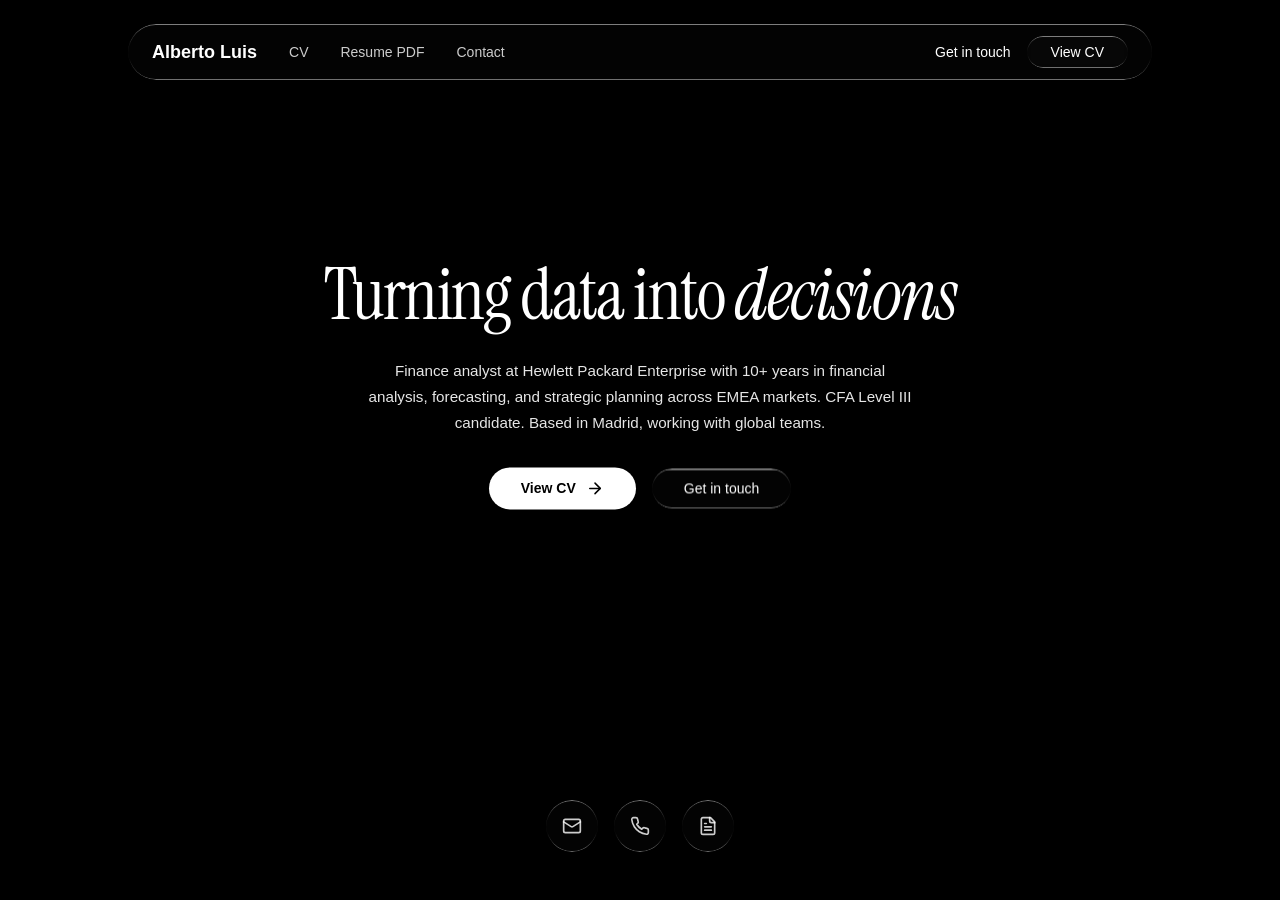
==== commit 6320edc6: "Redesign home & blog with cinematic hero, hide blog from CV, add Dear Basketball animation" ====
--- a/index.html
+++ b/index.html
@@ -4,71 +4,399 @@
     <meta charset="UTF-8">
     <meta name="viewport" content="width=device-width, initial-scale=1.0">
     <title>Alberto Luis</title>
-    <link rel="stylesheet" href="styles.css">
+    <style>
+        @import url('https://fonts.googleapis.com/css2?family=Instrument+Serif:ital@0;1&display=swap');
+
+        * { margin: 0; padding: 0; box-sizing: border-box; }
+
+        html, body {
+            height: 100%;
+        }
+
+        body {
+            font-family: -apple-system, BlinkMacSystemFont, 'Segoe UI', Roboto, Helvetica, Arial, sans-serif;
+            background: #000;
+            color: #fff;
+        }
+
+        .page {
+            position: relative;
+            min-height: 100vh;
+            min-height: 100dvh;
+            background: #000;
+            overflow: hidden;
+            display: flex;
+            flex-direction: column;
+        }
+
+        /* ---------- Background video ---------- */
+        .bg-video {
+            position: absolute;
+            inset: 0;
+            width: 100%;
+            height: 100%;
+            object-fit: cover;
+            transform: translateY(17%);
+            opacity: 0;
+        }
+
+        /* ---------- Liquid glass ---------- */
+        .liquid-glass {
+            background: rgba(255, 255, 255, 0.01);
+            background-blend-mode: luminosity;
+            -webkit-backdrop-filter: blur(4px);
+            backdrop-filter: blur(4px);
+            border: none;
+            box-shadow: inset 0 1px 1px rgba(255, 255, 255, 0.1);
+            position: relative;
+            overflow: hidden;
+        }
+
+        .liquid-glass::before {
+            content: "";
+            position: absolute;
+            inset: 0;
+            border-radius: inherit;
+            padding: 1.4px;
+            background: linear-gradient(180deg,
+                rgba(255,255,255,0.45) 0%,
+                rgba(255,255,255,0.15) 20%,
+                rgba(255,255,255,0) 40%,
+                rgba(255,255,255,0) 60%,
+                rgba(255,255,255,0.15) 80%,
+                rgba(255,255,255,0.45) 100%);
+            -webkit-mask: linear-gradient(#fff 0 0) content-box, linear-gradient(#fff 0 0);
+            -webkit-mask-composite: xor;
+            mask: linear-gradient(#fff 0 0) content-box, linear-gradient(#fff 0 0);
+            mask-composite: exclude;
+            pointer-events: none;
+        }
+
+        /* ---------- Navigation ---------- */
+        .nav-wrap {
+            position: relative;
+            z-index: 20;
+            padding: 24px;
+        }
+
+        .nav-bar {
+            border-radius: 9999px;
+            padding: 12px 24px;
+            display: flex;
+            align-items: center;
+            justify-content: space-between;
+            max-width: 64rem;
+            margin: 0 auto;
+        }
+
+        .nav-left {
+            display: flex;
+            align-items: center;
+            gap: 32px;
+        }
+
+        .nav-logo {
+            display: flex;
+            align-items: center;
+            gap: 8px;
+            color: #fff;
+            font-weight: 600;
+            font-size: 1.125rem;
+            text-decoration: none;
+            white-space: nowrap;
+        }
+
+        .nav-links {
+            display: none;
+            align-items: center;
+            gap: 32px;
+        }
+
+        .nav-links a {
+            color: rgba(255,255,255,0.8);
+            text-decoration: none;
+            font-size: 0.875rem;
+            font-weight: 500;
+            transition: color 0.2s;
+        }
+
+        .nav-links a:hover { color: #fff; }
+
+        .nav-right {
+            display: flex;
+            align-items: center;
+            gap: 16px;
+        }
+
+        .nav-right .text-btn {
+            color: #fff;
+            text-decoration: none;
+            font-size: 0.875rem;
+            font-weight: 500;
+        }
+
+        .nav-right .glass-btn {
+            border-radius: 9999px;
+            padding: 8px 24px;
+            color: #fff;
+            text-decoration: none;
+            font-size: 0.875rem;
+            font-weight: 500;
+            transition: background-color 0.2s;
+        }
+
+        .nav-right .glass-btn:hover { background-color: rgba(255,255,255,0.05); }
+
+        @media (min-width: 768px) {
+            .nav-links { display: flex; }
+        }
+
+        /* ---------- Hero ---------- */
+        .hero {
+            position: relative;
+            z-index: 10;
+            flex: 1;
+            display: flex;
+            flex-direction: column;
+            align-items: center;
+            justify-content: center;
+            padding: 48px 24px;
+            text-align: center;
+            transform: translateY(-10%);
+        }
+
+        .hero h1 {
+            font-family: 'Instrument Serif', serif;
+            font-weight: 400;
+            font-size: 3rem;
+            line-height: 1.1;
+            color: #fff;
+            margin-bottom: 24px;
+            letter-spacing: -0.025em;
+        }
+
+        .hero h1 em {
+            font-style: italic;
+        }
+
+        .hero .subtitle {
+            max-width: 36rem;
+            color: rgba(255,255,255,0.9);
+            font-size: 0.95rem;
+            line-height: 1.7;
+            padding: 0 16px;
+            margin-bottom: 32px;
+        }
+
+        .hero-actions {
+            display: flex;
+            flex-wrap: wrap;
+            align-items: center;
+            justify-content: center;
+            gap: 16px;
+        }
+
+        .btn-cv {
+            display: inline-flex;
+            align-items: center;
+            gap: 10px;
+            background: #fff;
+            color: #000;
+            border-radius: 9999px;
+            padding: 12px 32px;
+            font-size: 0.875rem;
+            font-weight: 600;
+            text-decoration: none;
+            transition: transform 0.2s, opacity 0.2s;
+        }
+
+        .btn-cv:hover { opacity: 0.9; transform: translateY(-1px); }
+
+        .btn-contact {
+            border-radius: 9999px;
+            padding: 12px 32px;
+            color: #fff;
+            font-size: 0.875rem;
+            font-weight: 500;
+            text-decoration: none;
+            transition: background-color 0.2s;
+        }
+
+        .btn-contact:hover { background-color: rgba(255,255,255,0.05); }
+
+        @media (min-width: 768px) {
+            .hero h1 { font-size: 3.75rem; white-space: nowrap; }
+        }
+
+        @media (min-width: 1024px) {
+            .hero h1 { font-size: 4.5rem; }
+        }
+
+        /* ---------- Social footer ---------- */
+        .social {
+            position: relative;
+            z-index: 10;
+            display: flex;
+            justify-content: center;
+            gap: 16px;
+            padding-bottom: 48px;
+        }
+
+        .social a {
+            border-radius: 9999px;
+            padding: 16px;
+            color: rgba(255,255,255,0.8);
+            display: inline-flex;
+            transition: color 0.2s, background-color 0.2s;
+        }
+
+        .social a:hover {
+            color: #fff;
+            background-color: rgba(255,255,255,0.05);
+        }
+
+        .icon {
+            width: 20px;
+            height: 20px;
+            stroke: currentColor;
+            stroke-width: 2;
+            stroke-linecap: round;
+            stroke-linejoin: round;
+            fill: none;
+        }
+
+        .icon-sm { width: 18px; height: 18px; }
+    </style>
 </head>
 <body>
-    <nav class="nav">
-        <div class="container">
-            <a href="index.html" class="nav-logo">Alberto Luis</a>
-            <div class="nav-links">
-                <a href="cv.html">CV</a>
-                <a href="blog.html">Blog</a>
-                <a href="mailto:al.luis.campos@gmail.com">Contact</a>
-            </div>
-        </div>
-    </nav>
-
-    <main>
-        <section class="hero">
-            <div class="container">
-                <h1 class="hero-title">
-                    Finance analyst focused on<br>
-                    turning data into decisions
-                </h1>
-                <p class="hero-subtitle">
-                    10+ years at HPE doing financial analysis, forecasting, and strategic planning.<br>
-                    Currently preparing for CFA Level III.
-                </p>
-                <div class="hero-cta">
-                    <a href="cv.html" class="btn-primary">View CV</a>
-                    <a href="blog.html" class="btn-secondary">Read blog</a>
-                </div>
-            </div>
-        </section>
-
-        <section class="info-section">
-            <div class="container">
-                <div class="info-grid">
-                    <div class="info-item">
-                        <h3>Experience</h3>
-                        <p>Over a decade in financial analysis and forecasting across EMEA markets</p>
-                    </div>
-                    <div class="info-item">
-                        <h3>Education</h3>
-                        <p>CFA Level III Candidate, continuing education in finance and analytics</p>
-                    </div>
-                    <div class="info-item">
-                        <h3>Location</h3>
-                        <p>Madrid, Spain · Working with global teams</p>
+    <div class="page">
+        <!-- Background video -->
+        <video id="bgVideo" class="bg-video" muted playsinline autoplay
+               src="https://d8j0ntlcm91z4.cloudfront.net/user_38xzZboKViGWJOttwIXH07lWA1P/hf_20260328_115001_bcdaa3b4-03de-47e7-ad63-ae3e392c32d4.mp4"></video>
+
+        <!-- Navigation -->
+        <header class="nav-wrap">
+            <nav class="nav-bar liquid-glass">
+                <div class="nav-left">
+                    <a href="index.html" class="nav-logo">Alberto Luis</a>
+                    <div class="nav-links">
+                        <a href="cv.html">CV</a>
+                        <a href="alberto-luis-cv.pdf">Resume PDF</a>
+                        <a href="mailto:al.luis.campos@gmail.com">Contact</a>
                     </div>
                 </div>
+                <div class="nav-right">
+                    <a href="mailto:al.luis.campos@gmail.com" class="text-btn">Get in touch</a>
+                    <a href="cv.html" class="glass-btn liquid-glass">View CV</a>
+                </div>
+            </nav>
+        </header>
+
+        <!-- Hero -->
+        <main class="hero">
+            <h1>Turning data into <em>decisions</em></h1>
+            <p class="subtitle">
+                Finance analyst at Hewlett Packard Enterprise with 10+ years in financial
+                analysis, forecasting, and strategic planning across EMEA markets.
+                CFA Level III candidate. Based in Madrid, working with global teams.
+            </p>
+            <div class="hero-actions">
+                <a href="cv.html" class="btn-cv">
+                    View CV
+                    <svg class="icon icon-sm" viewBox="0 0 24 24" xmlns="http://www.w3.org/2000/svg" aria-hidden="true">
+                        <path d="M5 12h14"/><path d="m12 5 7 7-7 7"/>
+                    </svg>
+                </a>
+                <a href="mailto:al.luis.campos@gmail.com" class="btn-contact liquid-glass">Get in touch</a>
             </div>
-        </section>
-    </main>
-
-    <footer class="footer">
-        <div class="container">
-            <div class="footer-content">
-                <p>Alberto Luis</p>
-                <div class="footer-links">
-                    <a href="mailto:al.luis.campos@gmail.com">al.luis.campos@gmail.com</a>
-                    <span>·</span>
-                    <a href="tel:+34629691126">+34 629 69 11 26</a>
-                    <span>·</span>
-                    <span>Madrid</span>
-                </div>
-            </div>
-        </div>
-    </footer>
+        </main>
+
+        <!-- Contact icons -->
+        <footer class="social">
+            <a href="mailto:al.luis.campos@gmail.com" class="liquid-glass" aria-label="Email Alberto">
+                <svg class="icon" viewBox="0 0 24 24" xmlns="http://www.w3.org/2000/svg" aria-hidden="true">
+                    <rect width="20" height="16" x="2" y="4" rx="2"/>
+                    <path d="m22 7-8.97 5.7a1.94 1.94 0 0 1-2.06 0L2 7"/>
+                </svg>
+            </a>
+            <a href="tel:+34629691126" class="liquid-glass" aria-label="Call Alberto">
+                <svg class="icon" viewBox="0 0 24 24" xmlns="http://www.w3.org/2000/svg" aria-hidden="true">
+                    <path d="M22 16.92v3a2 2 0 0 1-2.18 2 19.79 19.79 0 0 1-8.63-3.07 19.5 19.5 0 0 1-6-6 19.79 19.79 0 0 1-3.07-8.67A2 2 0 0 1 4.11 2h3a2 2 0 0 1 2 1.72 12.84 12.84 0 0 0 .7 2.81 2 2 0 0 1-.45 2.11L8.09 9.91a16 16 0 0 0 6 6l1.27-1.27a2 2 0 0 1 2.11-.45 12.84 12.84 0 0 0 2.81.7A2 2 0 0 1 22 16.92z"/>
+                </svg>
+            </a>
+            <a href="alberto-luis-cv.pdf" class="liquid-glass" aria-label="Download CV as PDF">
+                <svg class="icon" viewBox="0 0 24 24" xmlns="http://www.w3.org/2000/svg" aria-hidden="true">
+                    <path d="M15 2H6a2 2 0 0 0-2 2v16a2 2 0 0 0 2 2h12a2 2 0 0 0 2-2V7Z"/>
+                    <path d="M14 2v4a2 2 0 0 0 2 2h4"/>
+                    <path d="M10 9H8"/><path d="M16 13H8"/><path d="M16 17H8"/>
+                </svg>
+            </a>
+        </footer>
+    </div>
+
+    <script>
+        (function () {
+            var video = document.getElementById('bgVideo');
+            var FADE_MS = 500;
+            var FADE_OUT_THRESHOLD = 0.55; // seconds before end
+            var fadingOut = false;          // fadingOutRef
+            var rafId = null;
+
+            function cancelFade() {
+                if (rafId !== null) {
+                    cancelAnimationFrame(rafId);
+                    rafId = null;
+                }
+            }
+
+            // Fade from the video's CURRENT opacity to a target, over FADE_MS,
+            // using requestAnimationFrame (no CSS transitions).
+            function fadeTo(target) {
+                cancelFade();
+                var start = parseFloat(video.style.opacity || '0');
+                var startTime = null;
+
+                function step(ts) {
+                    if (startTime === null) startTime = ts;
+                    var progress = Math.min((ts - startTime) / FADE_MS, 1);
+                    video.style.opacity = String(start + (target - start) * progress);
+                    if (progress < 1) {
+                        rafId = requestAnimationFrame(step);
+                    } else {
+                        rafId = null;
+                    }
+                }
+                rafId = requestAnimationFrame(step);
+            }
+
+            video.addEventListener('loadeddata', function () {
+                fadingOut = false;
+                fadeTo(1);
+            });
+
+            video.addEventListener('timeupdate', function () {
+                if (!video.duration) return;
+                var remaining = video.duration - video.currentTime;
+                if (remaining <= FADE_OUT_THRESHOLD && !fadingOut) {
+                    fadingOut = true;
+                    fadeTo(0);
+                }
+            });
+
+            video.addEventListener('ended', function () {
+                cancelFade();
+                video.style.opacity = '0';
+                setTimeout(function () {
+                    video.currentTime = 0;
+                    video.play();
+                    fadingOut = false;
+                    fadeTo(1);
+                }, 100);
+            });
+
+            // Some browsers block autoplay until interaction; try again just in case.
+            video.play().catch(function () {});
+        })();
+    </script>
 </body>
 </html>
